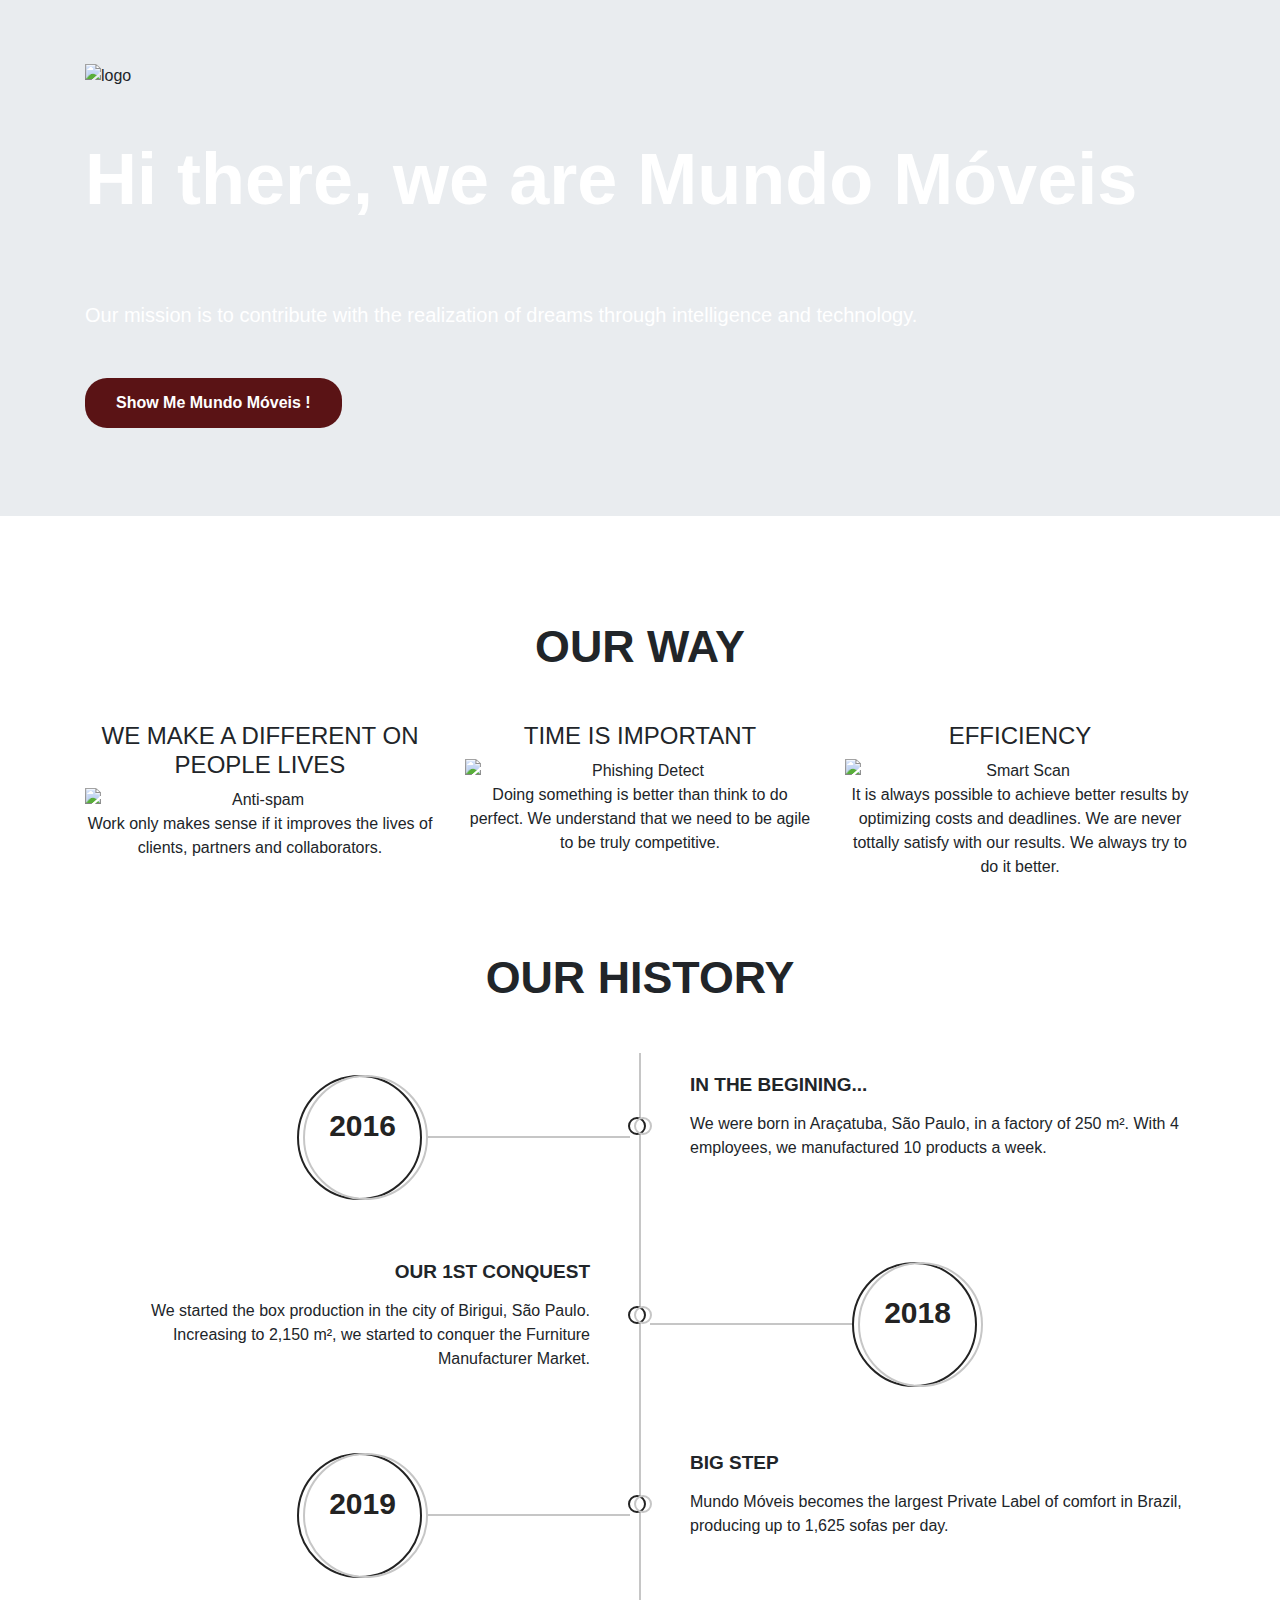
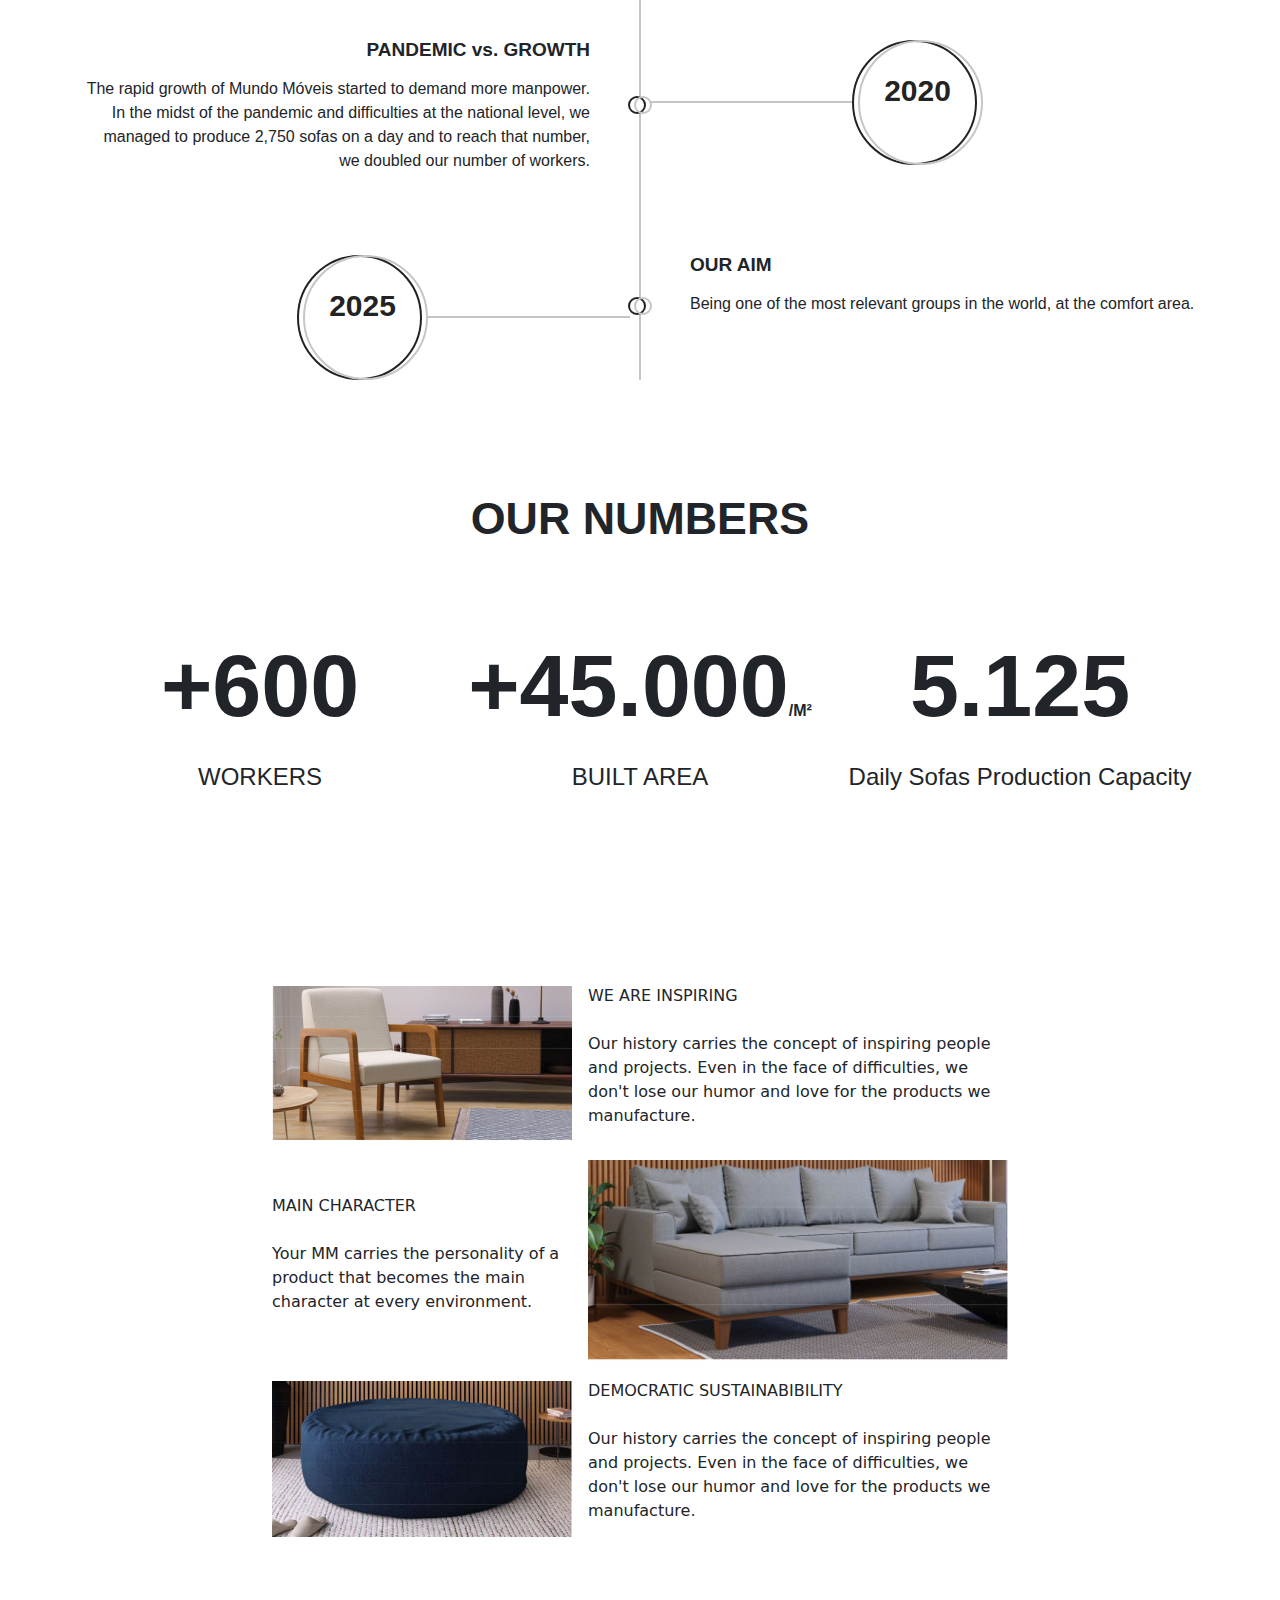
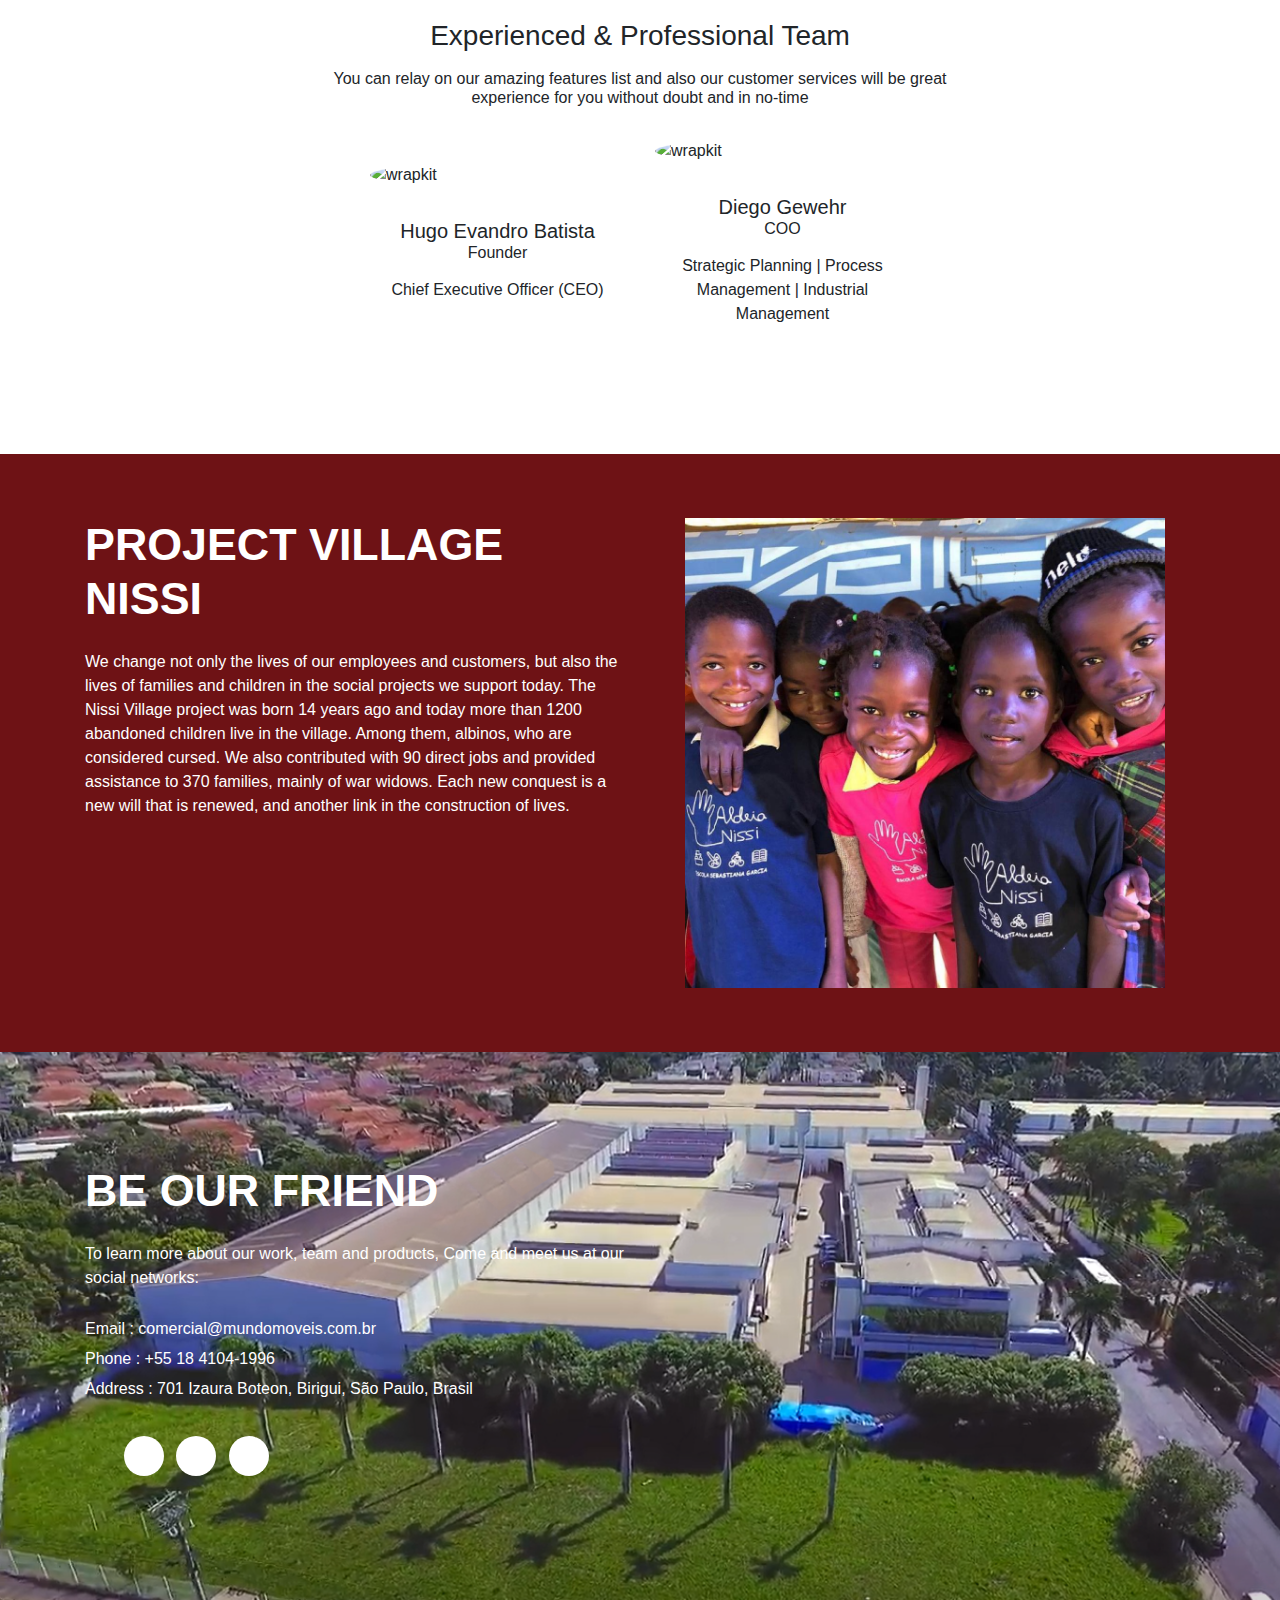
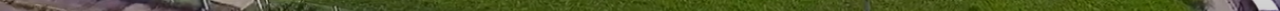
==== index.html @ bfdf9cff "alterations" ====
<!DOCTYPE html>
<html lang="zh-TW">

<head>
  <meta charset="UTF-8">
  <meta name="viewport" content="width=device-width, initial-scale=1, shrink-to-fit=no">
  <title>Mundo Móveis</title>
  <meta name="description" content="Mundo Móveis">
  <link href="//maxcdn.bootstrapcdn.com/bootstrap/4.0.0/css/bootstrap.min.css" rel="stylesheet" id="bootstrap-css">
  <script src="//cdnjs.cloudflare.com/ajax/libs/jquery/3.2.1/jquery.min.js"></script>
  <link rel="icon" href="img/favicon.ico" sizes="32x32" type="image/png">
  <!-- custom.css -->
  <link rel="stylesheet" href="css/custom.css">
  <!-- bootstrap.min.css -->
  <link rel="stylesheet" href="css/bootstrap.min.css">
  <!-- font-awesome -->
  <link rel="stylesheet" href="font-awesome-4.7.0/css/font-awesome.min.css">

  <!-- AOS -->
  <link rel="stylesheet" href="css/aos.css">
</head>

<body>
  <!-- banner -->
  <div class="jumbotron jumbotron-fluid" id="banner" style="background-image: url(img/banner.jpg);">
    <div class="container text-center text-md-left">
      <header>
        <div class="row justify-content-between">
          <div class="col-2">
            <img src="img/logo.png" alt="logo">
          </div>
          <div class="col-6 align-self-center text-right">
            <a href="#" class="text-white lead"></a>
          </div>
        </div>
      </header>
      <h1 data-aos="fade" data-aos-easing="linear" data-aos-duration="1000" data-aos-once="true"
        class="display-3 text-white font-weight-bold my-5">
        Hi there, we are Mundo Móveis<br>
      </h1>
      <p data-aos="fade" data-aos-easing="linear" data-aos-duration="1000" data-aos-once="true"
        class="lead text-white my-4">
        <br> Our mission is to contribute with the realization of dreams through intelligence and technology.
      </p>
      <a href="#second-session" data-aos="fade" data-aos-easing="linear" data-aos-duration="1000" data-aos-once="true"
        class="btn my-4 font-weight-bold atlas-cta cta-green">Show Me Mundo Móveis !</a>
    </div>
  </div>
  <!-- three-blcok -->
  <div id="second-session" class="container my-5 py-2">
    <h2 class="text-center font-weight-bold my-5">OUR WAY</h2>
    <div class="row">
      <div data-aos="fade-up" data-aos-delay="0" data-aos-duration="1000" data-aos-once="true"
        class="col-md-4 text-center">
        <h4>WE MAKE A DIFFERENT ON PEOPLE LIVES</h4>
        <img src="img/costura.png" alt="Anti-spam" class="mx-auto">
        <p>Work only makes sense if it improves the lives of clients, partners and collaborators.</p>
      </div>
      <div data-aos="fade-up" data-aos-delay="200" data-aos-duration="1000" data-aos-once="true"
        class="col-md-4 text-center">
        <h4>TIME IS IMPORTANT</h4>
        <img src="img/bipagem.png" alt="Phishing Detect" class="mx-auto">
        <p>Doing something is better than think to do perfect. We understand that we need to be agile to be
          truly competitive.</p>
      </div>
      <div data-aos="fade-up" data-aos-delay="400" data-aos-duration="1000" data-aos-once="true"
        class="col-md-4 text-center">
        <h4>EFFICIENCY</h4>
        <img src="img/furadeira.png" alt="Smart Scan" class="mx-auto">
        <p>It is always possible to achieve better results by optimizing costs and deadlines. We are never
          tottally satisfy with our results. We always try to do it better.</p>
      </div>
    </div>
  </div>
  <!-- feature (skew background) -->
  <h2 class="text-center font-weight-bold my-5">OUR HISTORY</h2>
  <div class="container">
    <div class="main-timeline">

      <!-- start experience section-->
      <div class="timeline">
        <div class="icon"></div>
        <div class="date-content">
          <div class="date-outer">
            <span class="date">
              <span class="year">2016</span>
            </span>
          </div>
        </div>
        <div class="timeline-content">
          <h5 class="title">IN THE BEGINING...</h5>
          <p class="description">
            We were born in Araçatuba, São Paulo, in a factory of 250 m².
            With 4 employees, we manufactured 10 products a week.
          </p>
        </div>
      </div>
      <!-- end experience section-->

      <!-- start experience section-->
      <div class="timeline">
        <div class="icon"></div>
        <div class="date-content">
          <div class="date-outer">
            <span class="date">
              <span class="year">2018</span>
            </span>
          </div>
        </div>
        <div class="timeline-content">
          <h5 class="title">OUR 1ST CONQUEST</h5>
          <p class="description">
            We started the box production in the city of Birigui, São Paulo.
            Increasing to 2,150 m², we started to conquer the Furniture Manufacturer Market.
          </p>
        </div>
      </div>
      <!-- end experience section-->

      <!-- start experience section-->
      <div class="timeline">
        <div class="icon"></div>
        <div class="date-content">
          <div class="date-outer">
            <span class="date">
              <span class="year">2019</span>
            </span>
          </div>
        </div>
        <div class="timeline-content">
          <h5 class="title">BIG STEP</h5>
          <p class="description">
            Mundo Móveis becomes the largest Private Label of comfort in Brazil, producing up to 1,625 sofas per day.
          </p>
        </div>
      </div>
      <!-- end experience section-->

      <!-- start experience section-->
      <div class="timeline">
        <div class="icon"></div>
        <div class="date-content">
          <div class="date-outer">
            <span class="date">
              <span class="year">2020</span>
            </span>
          </div>
        </div>
        <div class="timeline-content">
          <h5 class="title">PANDEMIC vs. GROWTH</h5>
          <p class="description">
            The rapid growth of Mundo Móveis started to demand more manpower.
            In the midst of the pandemic and difficulties at the national level, we managed to produce 2,750 sofas on a
            day and to reach that number, we doubled our number of workers.
          </p>
        </div>
      </div>
      <!-- end experience section-->
      <!-- start experience section-->
      <div class="timeline">
        <div class="icon"></div>
        <div class="date-content">
          <div class="date-outer">
            <span class="date">
              <span class="year">2025</span>
            </span>
          </div>
        </div>
        <div class="timeline-content">
          <h5 class="title">OUR AIM</h5>
          <p class="description">
            Being one of the most relevant groups in the world, at the comfort area.
          </p>
        </div>
      </div>
      <!-- end experience section-->
    </div>
  </div>

  <!-- price table -->
  <div class="container my-5 py-2" id="price-table">
    <h2 class="text-center font-weight-bold d-block mb-3">OUR NUMBERS</h2>
    <div class="row">
      <div data-aos="fade-right" data-aos-delay="200" data-aos-duration="1000" data-aos-once="true"
        class="col-md-4 text-center py-4 mt-5">
        <p class="font-weight-bold"><span class="display-2 font-weight-bold">+600</span></p>
        <ul class="list-unstyled">
          <h4 class="my-4">WORKERS</h4>
        </ul>
      </div>
      <div data-aos="fade-up" data-aos-delay="200" data-aos-duration="1000" data-aos-once="true"
        class="col-md-4 text-center py-4 mt-5">

        <p class="font-weight-bold"><span class="display-2 font-weight-bold">+45.000</span>/M²</p>
        <ul class="list-unstyled">
          <h4 class="my-4">BUILT AREA</h4>
        </ul>
      </div>

      <div data-aos="fade-left" data-aos-delay="200" data-aos-duration="1000" data-aos-once="true"
        class="col-md-4 text-center py-4 mt-5">
        <p class="font-weight-bold"><span class="display-2 font-weight-bold">5.125</span> </p>
        <ul class="list-unstyled">
          <h4 class="my-4">
            Daily Sofas
            Production
            Capacity
          </h4>
        </ul>
      </div>
    </div>
    <img src="img/our_numbers.png" alt="" id="banner_our_number_of" srcset="">

  </div>
  </div>
  <!-- client -->


  <div id="nissi">

    <img src="img/cadeira.png" alt="..." height="" width="" />
    <p>WE ARE INSPIRING<br><br>Our history carries the concept of inspiring people and projects. Even in the face of
      difficulties, we don't lose our humor and love for the products we manufacture.</p>

    <p>MAIN CHARACTER<br><br>Your MM carries the personality of a product that becomes the main character at every
      environment.</p>
    <img src="img/sofa.png" alt="..." height="" width="" />

    <img src="img/puff.png" alt="..." height="" width="" />
    <p>DEMOCRATIC SUSTAINABIBILITY<br><br>Our history carries the concept of inspiring people and projects. Even in the
      face of difficulties, we don't lose our humor and love for the products we manufacture.</p>


  </div>

  <!-- Team -->
  <div class="py-5 team4">
    <div class="container">
      <div class="row justify-content-center mb-4">
        <div class="col-md-7 text-center">
          <h3 class="mb-3">Experienced & Professional Team</h3>
          <h6 class="subtitle">You can relay on our amazing features list and also our customer services will be great
            experience for you without doubt and in no-time</h6>
        </div>
      </div>
      <div class="justify-content-center align-items-center row">

        <!-- column  -->
        <div class="col-lg-3 mb-4">
          <!-- Row -->
          <div class="row">
            <div class="col-md-12">
              <img
                src="https://media-exp1.licdn.com/dms/image/C4D03AQGZ5zbo27hvqw/profile-displayphoto-shrink_800_800/0/1641517681734?e=1652918400&v=beta&t=KajKyfkj4sFaxq5QyivDCkwA7wH6XduQS0GY05U_bg8"
                alt="wrapkit" class="img-fluid rounded-circle" />
            </div>
            <div class="col-md-12 text-center">
              <div class="pt-2">
                <h5 class="mt-4 font-weight-medium mb-0">Hugo Evandro Batista</h5>
                <h6 class="subtitle mb-3">Founder</h6>
                <p>
                  Chief Executive Officer (CEO)
                </p>

                <ul class="list-inline">
                  <li class="list-inline-item"><a href="#" class="text-decoration-none d-block px-1"><i
                        class="icon-social-facebook"></i></a></li>
                  <li class="list-inline-item"><a href="#" class="text-decoration-none d-block px-1"><i
                        class="icon-social-twitter"></i></a></li>
                  <li class="list-inline-item"><a href="#" class="text-decoration-none d-block px-1"><i
                        class="icon-social-instagram"></i></a></li>
                  <li class="list-inline-item"><a href="#" class="text-decoration-none d-block px-1"><i
                        class="icon-social-behance"></i></a></li>
                </ul>
              </div>
            </div>
          </div>
          <!-- Row -->
        </div>

        <!-- column  -->
        <div class="col-lg-3 mb-4">
          <!-- Row -->
          <div class="row">
            <div class="col-md-12">
              <img
                src="https://media-exp1.licdn.com/dms/image/C4D03AQEkVAkPbyX5gQ/profile-displayphoto-shrink_800_800/0/1618241391386?e=1652918400&v=beta&t=TMNwAdTkm0rHGJ_OrCdzQ-_q86AvoGVoHOF0eiajHzQ"
                alt="wrapkit" class="img-fluid rounded-circle" />
            </div>
            <div class="col-md-12 text-center">
              <div class="pt-2">
                <h5 class="mt-4 font-weight-medium mb-0">Diego Gewehr</h5>
                <h6 class="subtitle mb-3">COO</h6>
                <p>Strategic Planning | Process Management | Industrial Management</p>
                <ul class="list-inline">
                  <li class="list-inline-item"><a href="#" class="text-decoration-none d-block px-1"><i
                        class="icon-social-facebook"></i></a></li>
                  <li class="list-inline-item"><a href="#" class="text-decoration-none d-block px-1"><i
                        class="icon-social-twitter"></i></a></li>
                  <li class="list-inline-item"><a href="#" class="text-decoration-none d-block px-1"><i
                        class="icon-social-instagram"></i></a></li>
                  <li class="list-inline-item"><a href="#" class="text-decoration-none d-block px-1"><i
                        class="icon-social-behance"></i></a></li>
                </ul>
              </div>
            </div>
          </div>
          <!-- Row -->
        </div>
        <!-- column  -->

      </div>
    </div>
  </div>

  <!--Nissi-->
  <div class="jumbotron jumbotron-fluid feature" id="feature-last">
    <div class="container">
      <div class="row justify-content-between text-center text-md-left">
        <div data-aos="fade-left" data-aos-duration="1000" data-aos-once="true" class="col-md-6 flex-md-last">
          <h2 class="font-weight-bold" style="color: white">PROJECT VILLAGE NISSI</h2>
          <p class="my-4" style="color: white">
            We change not only the lives of our employees and customers, but also the lives of families and children in
            the social projects we support today. The Nissi Village project was born 14 years ago and today more than
            1200 abandoned children live in the village. Among them, albinos, who are considered cursed.
            We also contributed with 90 direct jobs and provided assistance to 370 families, mainly of war widows.
            Each new conquest is a new will that is renewed, and another link in the construction of lives.

          </p>
        </div>
        <div data-aos="fade-right" data-aos-duration="1000" data-aos-once="true"
          class="col-md-6 align-self-center flex-md-first">
          <img src="img/nissi.jpeg" alt="Safe and reliable" class="mx-auto d-block">
        </div>
      </div>
    </div>
  </div>

  <!--Contact-->
  <div class="jumbotron jumbotron-fluid" id="contact" style="background-image: url(img/fundo-contact.png);">
    <div class="container my-5">
      <div class="row justify-content-between">
        <div class="col-md-6 text-white">
          <h2 class="font-weight-bold">BE OUR FRIEND</h2>
          <p class="my-4">
            To learn more about our work, team and products,
            Come and meet us at our social networks:
          </p>
          <ul class="list-unstyled">
            <li>Email : comercial@mundomoveis.com.br</li>
            <li>Phone : +55 18 4104-1996</li>
            <li>Address : 701 Izaura Boteon, Birigui, São Paulo, Brasil</li>
          </ul>
        </div>
        <div class="col-md-8">
          <div class="jumbotron-fluid" id="copyright">


            <div class="col-md-6 " id="social-media">
              <a href="https://www.fb.me/mundomoveisoficial" class="d-inline-block text-center ml-2">
                <i class="fa fa-facebook" aria-hidden="true"></i>
              </a>
              <a href="https://www.instagram.com/mundomoveisoficial/" class="d-inline-block text-center ml-2">
                <i class="fa fa-instagram" aria-hidden="true"></i>
              </a>
              <a href="https://www.linkedin.com/company/mundo-m%C3%B3veis-oficial"
                class="d-inline-block text-center ml-2">
                <i class="fa fa-linkedin" aria-hidden="true"></i>
              </a>

            </div>
          </div>
        </div>
      </div>
    </div>
  </div>

  <!-- AOS -->
  <script src="js/aos.js"></script>
  <script>
    /**********************Scroll Animation "START"************************************/
    $(document).ready(function () {
      var $animation_elements = $('.anim');
      var $window = $(window);

      function check_if_in_view() {
        var window_height = $window.height();
        var window_top_position = $window.scrollTop();
        var window_bottom_position = (window_top_position + window_height);

        $.each($animation_elements, function () {
          var $element = $(this);
          var element_height = $element.outerHeight();
          var element_top_position = $element.offset().top;
          var element_bottom_position = (element_top_position + element_height);

          //check to see if this current container is within viewport
          if ((element_bottom_position >= window_top_position) &&
            (element_top_position <= window_bottom_position)) {
            $element.addClass('animated');
          } else {
            $element.removeClass('animated');
          }
        });
      }

      $window.on('scroll resize', check_if_in_view);
      $window.trigger('scroll');
    });
    /**********************Scroll Animation "END"************************************/

    /**********************Change color of center aligned animated content small Circle  "START"************************************/
    $(document).ready(function () {
      $(" .debits").hover(function () {
        $(" .center-right").css("background-color", "#4997cd");
      }, function () {
        $(" .center-right").css("background-color", "#fff");
      });
    });
    $(document).ready(function () {
      $(".credits").hover(function () {
        $(".center-left").css("background-color", "#4997cd");
      }, function () {
        $(".center-left").css("background-color", "#fff");
      });
    });
  </script>
  <script>
    AOS.init({
    });
  </script>
</body>

</html>
---- css/custom.css ----
/********** common setting **********/
h2 {
    font-size: 2.8rem !important;
    font-weight: 700;
}

html {
    scroll-behavior: smooth;
}
  

img {
    display: block;
    max-width: 100%;
}

a,
button {
    cursor: pointer;
}

.jumbotron {
    margin-bottom: 0 !important;
}

.atlas-cta {
    border-radius: 22px !important;
    padding: 12px 30px !important;
    font-weight: 700;
    transition: .3s ease-in-out !important;
}

.atlas-cta:hover {
    text-decoration: none;
    transform: translateY(-5px);
}

.atlas-cta-wide {
    width: 100%;
}

.cta-green {
    background: #5A1315;
    color: #ffffff;
}

.cta-green:hover {
    color: #ffffff;
    background: #6e1215;
}

.cta-blue {
    background: #ffffff;
    color: black;
}

.cta-blue:hover {
    color: #ffffff;
    background: #121a2e;
}

.cta-ghost {
    border: 2px solid #192440 !important;
    color: #192440;
}

.cta-ghost:hover {
    color: #ffffff;
    background: #121a2e;
}

#banner {
    background-size: cover;
}

#banner_our_number {
  background-color: #ffffff;
}

#banner_our_number img{
  
  background-size: auto;
}

/********** banner **********/
#banner header {
    overflow: hidden;
}

#banner header img {
    max-width: 180px;
}

/********** feature (skew background) **********/
.feature img {
    width: 100%;
    max-width: 480px;
}

#feature-first {
    background: linear-gradient(168deg, #ffffff 55%, #6e1215 0);
}

#feature-last {
    background: #6e1215;
}

/********** price table **********/
#price-table {
    padding-top: 4rem !important;
    padding-bottom: 4rem !important;
}

#price-table__premium {
    background: #192440;
    color: #ffffff;
}

#price-table ul li {
    padding: 5px 0;
}

/********** contact **********/
#contact {
    background-size: cover;
}

#contact ul li {
    padding: 3px 0;
}

#contact form input,
#contact form textarea {
    background: transparent;
    border: 1px solid #00FFAD;
    color: #ffffff;
}

/********** copyright **********/
#copyright {
    padding: 1rem;
}

#copyright #social-media a {
    width: 40px;
    height: 40px;
    border-radius: 99%;
    background: #ffffff;
    transition: .4s ease;
}

#copyright #social-media a i {
    color: #6E1215;
    font-size: 1.2rem;
    line-height: 40px;
}

#copyright #social-media a:hover {
    background: #6E1215;
}

#copyright #social-media a:hover i {
    color: #ffffff;
}

/********** RWD **********/
@media (max-width: 575px) {
    #banner h1 {
        font-size: 3.6rem;
    }
}

.main-timeline {
  position: relative
}

.main-timeline:before {
  content: "";
  display: block;
  width: 2px;
  height: 100%;
  background: #c6c6c6;
  margin: 0 auto;
  position: absolute;
  top: 0;
  left: 0;
  right: 0
}

.main-timeline .timeline {
  margin-bottom: 40px;
  position: relative
}

.main-timeline .timeline:after {
  content: "";
  display: block;
  clear: both
}

.main-timeline .icon {
  width: 18px;
  height: 18px;
  line-height: 18px;
  margin: auto;
  position: absolute;
  top: 0;
  left: 0;
  bottom: 0;
  right: 0
}

.main-timeline .icon:before,
.main-timeline .icon:after {
  content: "";
  width: 100%;
  height: 100%;
  border-radius: 50%;
  position: absolute;
  top: 0;
  left: 0;
  transition: all 0.33s ease-out 0s
}

.main-timeline .icon:before {
  background: #fff;
  border: 2px solid #232323;
  left: -3px
}

.main-timeline .icon:after {
  border: 2px solid #c6c6c6;
  left: 3px
}

.main-timeline .timeline:hover .icon:before {
  left: 3px
}

.main-timeline .timeline:hover .icon:after {
  left: -3px
}

.main-timeline .date-content {
  width: 50%;
  float: left;
  margin-top: 22px;
  position: relative
}

.main-timeline .date-content:before {
  content: "";
  width: 36.5%;
  height: 2px;
  background: #c6c6c6;
  margin: auto 0;
  position: absolute;
  top: 0;
  right: 10px;
  bottom: 0
}

.main-timeline .date-outer {
  width: 125px;
  height: 125px;
  font-size: 16px;
  text-align: center;
  margin: auto;
  z-index: 1
}

.main-timeline .date-outer:before,
.main-timeline .date-outer:after {
  content: "";
  width: 125px;
  height: 125px;
  margin: 0 auto;
  border-radius: 50%;
  position: absolute;
  top: 0;
  left: 0;
  right: 0;
  transition: all 0.33s ease-out 0s
}

.main-timeline .date-outer:before {
  background: #fff;
  border: 2px solid #232323;
  left: -6px
}

.main-timeline .date-outer:after {
  border: 2px solid #c6c6c6;
  left: 6px
}

.main-timeline .timeline:hover .date-outer:before {
  left: 6px
}

.main-timeline .timeline:hover .date-outer:after {
  left: -6px
}

.main-timeline .date {
  width: 100%;
  margin: auto;
  position: absolute;
  top: 27%;
  left: 0
}

.main-timeline .month {
  font-size: 18px;
  font-weight: 700
}

.main-timeline .year {
  display: block;
  font-size: 30px;
  font-weight: 700;
  color: #232323;
  line-height: 36px
}

.main-timeline .timeline-content {
  width: 50%;
  padding: 20px 0 20px 50px;
  float: right
}

.main-timeline .title {
  font-size: 19px;
  font-weight: 700;
  line-height: 24px;
  margin: 0 0 15px 0
}

.main-timeline .description {
  margin-bottom: 0
}

.main-timeline .timeline:nth-child(2n) .date-content {
  float: right
}

.main-timeline .timeline:nth-child(2n) .date-content:before {
  left: 10px
}

.main-timeline .timeline:nth-child(2n) .timeline-content {
  padding: 20px 50px 20px 0;
  text-align: right
}

@media only screen and (max-width: 991px) {
  .main-timeline .date-content {
      margin-top: 35px
  }
  .main-timeline .date-content:before {
      width: 22.5%
  }
  .main-timeline .timeline-content {
      padding: 10px 0 10px 30px
  }
  .main-timeline .title {
      font-size: 17px
  }
  .main-timeline .timeline:nth-child(2n) .timeline-content {
      padding: 10px 30px 10px 0
  }
}

@media (max-width: 650px) {
  #nissi {
    display: block;
    font-size: 80%;
  }
  #nissi p {
    position: relative;
    margin: -3rem 0 2rem 1rem;
    padding: 1rem;
    background: rgba(white, 0.8);
  }
}

@media only screen and (max-width: 767px) {
  .main-timeline:before {
      margin: 0;
      left: 7px
  }
  .main-timeline .timeline {
      margin-bottom: 20px
  }
  .main-timeline .timeline:last-child {
      margin-bottom: 0
  }
  .main-timeline .icon {
      margin: auto 0
  }
  .main-timeline .date-content {
      width: 95%;
      float: right;
      margin-top: 0
  }
  .main-timeline .date-content:before {
      display: none
  }
  .main-timeline .date-outer {
      width: 110px;
      height: 110px
  }
  .main-timeline .date-outer:before,
  .main-timeline .date-outer:after {
      width: 110px;
      height: 110px
  }
  .main-timeline .date {
      top: 30%
  }
  .main-timeline .year {
      font-size: 24px
  }
  .main-timeline .timeline-content,
  .main-timeline .timeline:nth-child(2n) .timeline-content {
      width: 95%;
      text-align: center;
      padding: 10px 0
  }
  .main-timeline .title {
      margin-bottom: 10px
  }
}

#nissi{
  display: grid;
  padding: 2rem;
  grid-template-columns: 300px 1fr;
  gap: 1rem;
  align-items: center;
  max-width: 800px;
  margin: 0 auto;
  font: 500 100%/1.5 system-ui;
}

#nissi img {
  max-width: 100%;
  height: auto;
}

.social-link {
  width: 30px;
  height: 30px;
  border: 1px solid #ddd;
  display: flex;
  align-items: center;
  justify-content: center;
  color: #666;
  border-radius: 50%;
  transition: all 0.3s;
  font-size: 0.9rem;
}

.social-link:hover, .social-link:focus {
  background: #ddd;
  text-decoration: none;
  color: #555;
}
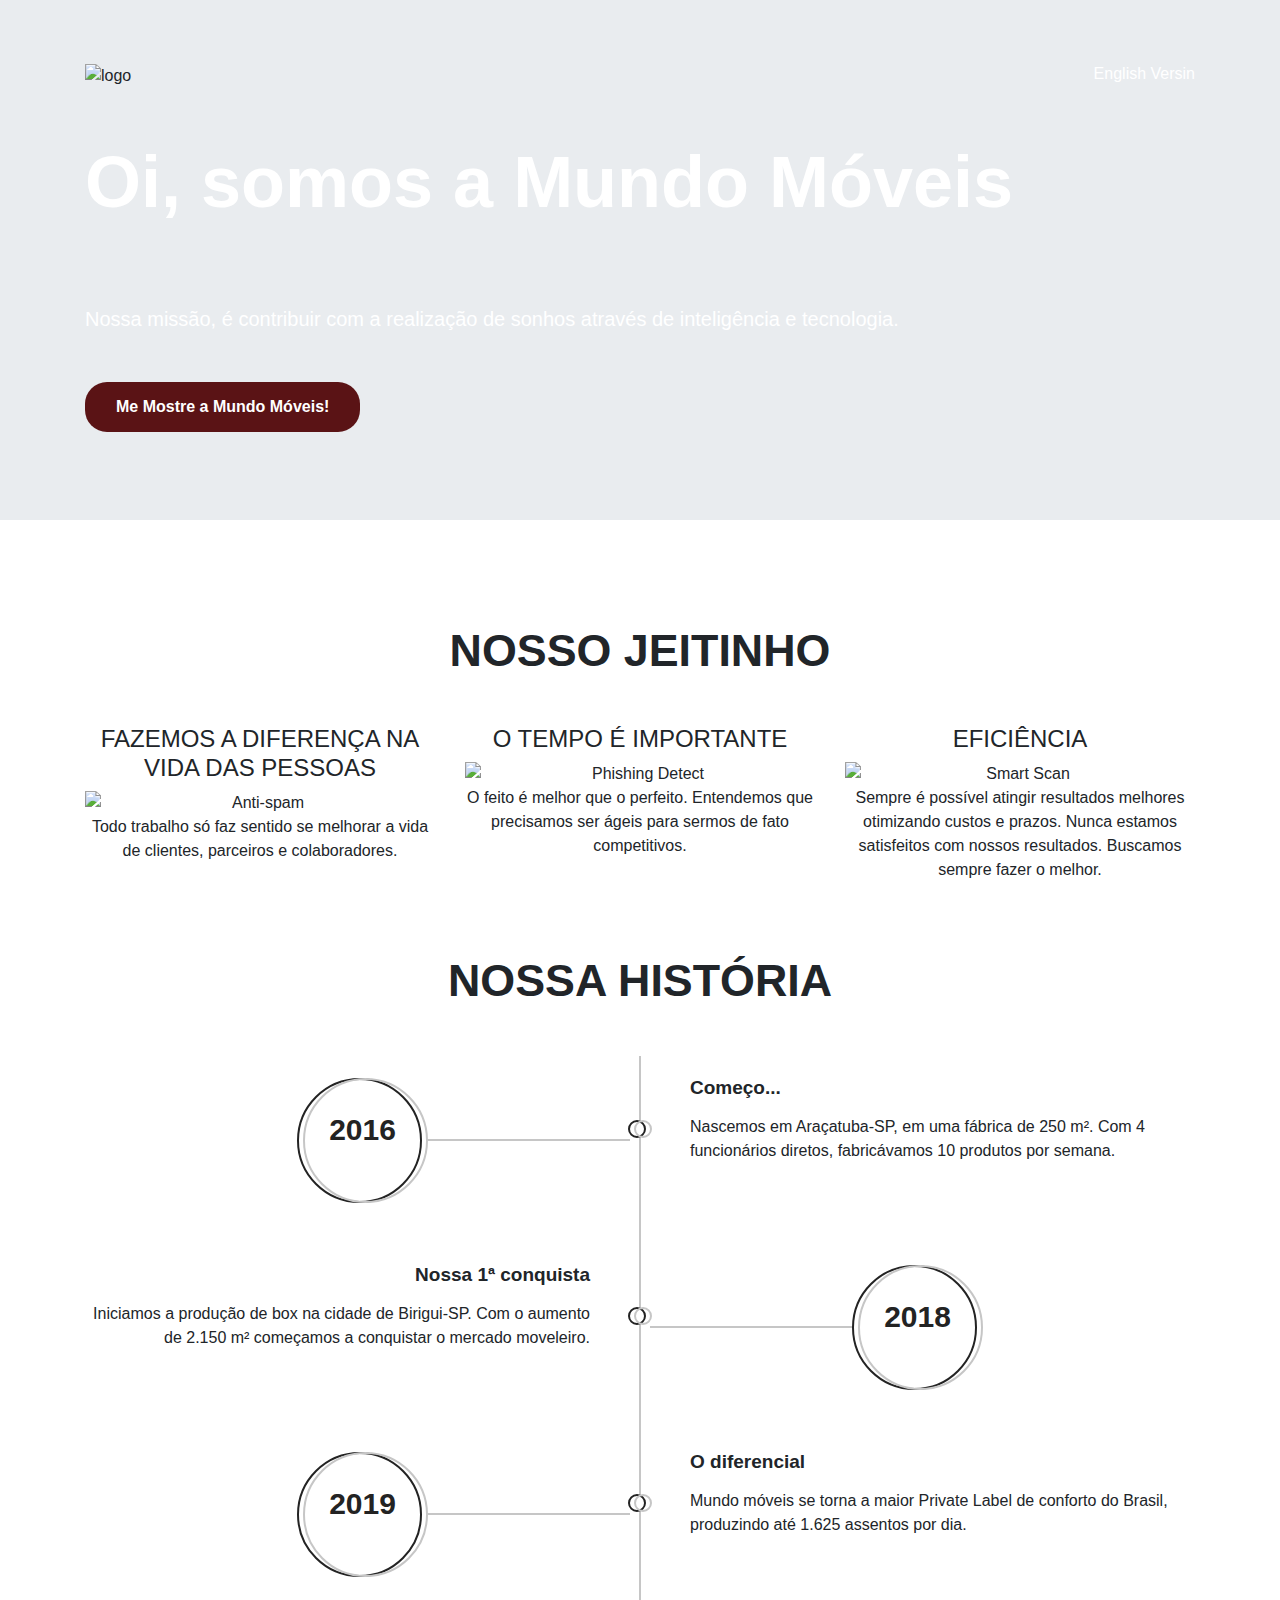
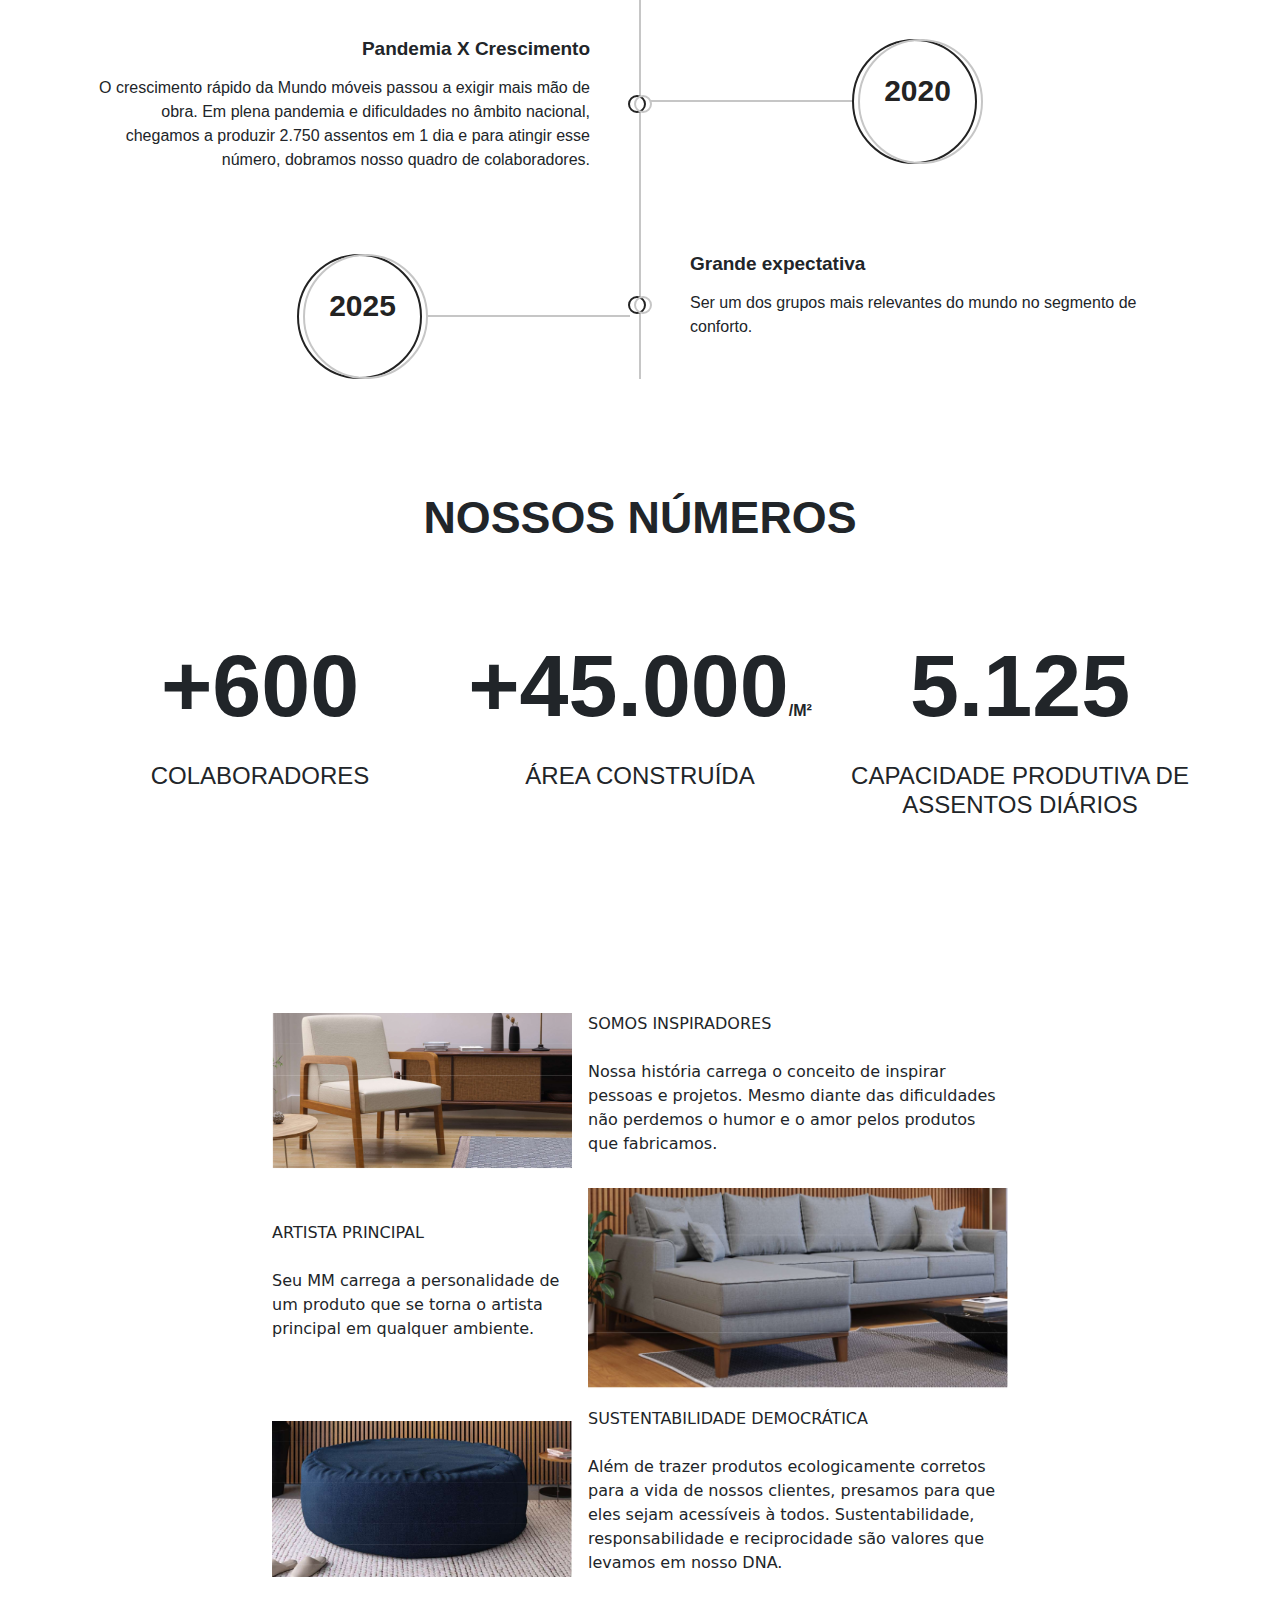
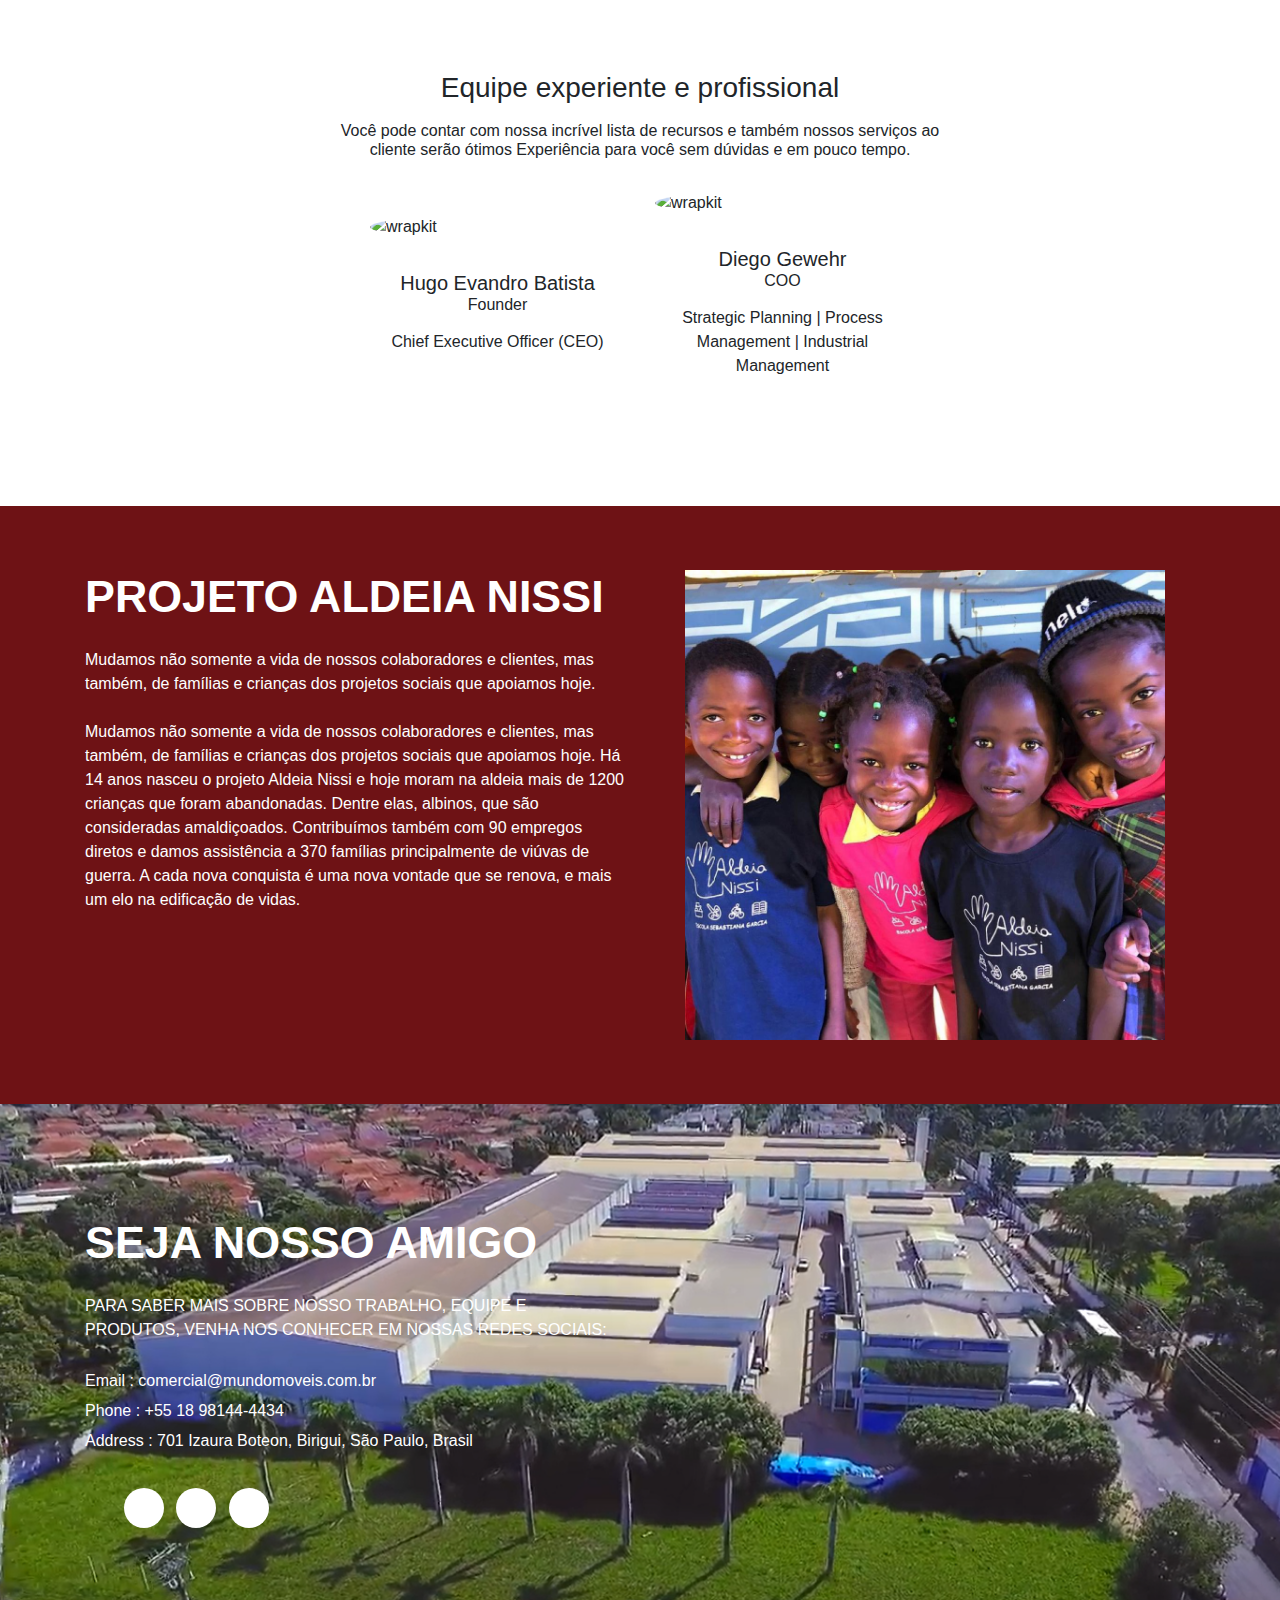
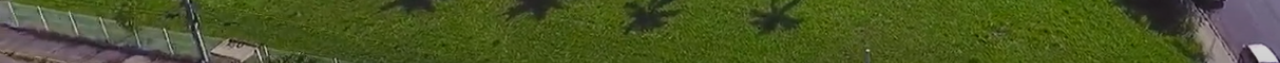
==== commit ecdd1118: "portuguese version" ====
--- a/index.html
+++ b/index.html
@@ -30,50 +30,51 @@
             <img src="img/logo.png" alt="logo">
           </div>
           <div class="col-6 align-self-center text-right">
-            <a href="#" class="text-white lead"></a>
+            <a href="en-us.html" class="text-white lead">
+              <h6>English Versin</h6>
+            </a>
           </div>
         </div>
       </header>
       <h1 data-aos="fade" data-aos-easing="linear" data-aos-duration="1000" data-aos-once="true"
         class="display-3 text-white font-weight-bold my-5">
-        Hi there, we are Mundo Móveis<br>
+        Oi, somos a Mundo Móveis<br>
       </h1>
       <p data-aos="fade" data-aos-easing="linear" data-aos-duration="1000" data-aos-once="true"
         class="lead text-white my-4">
-        <br> Our mission is to contribute with the realization of dreams through intelligence and technology.
+        <br>Nossa missão, é contribuir com a realização de sonhos através de inteligência e tecnologia.
       </p>
       <a href="#second-session" data-aos="fade" data-aos-easing="linear" data-aos-duration="1000" data-aos-once="true"
-        class="btn my-4 font-weight-bold atlas-cta cta-green">Show Me Mundo Móveis !</a>
+        class="btn my-4 font-weight-bold atlas-cta cta-green">Me Mostre a Mundo Móveis!</a>
     </div>
   </div>
   <!-- three-blcok -->
   <div id="second-session" class="container my-5 py-2">
-    <h2 class="text-center font-weight-bold my-5">OUR WAY</h2>
+    <h2 class="text-center font-weight-bold my-5">NOSSO JEITINHO</h2>
     <div class="row">
       <div data-aos="fade-up" data-aos-delay="0" data-aos-duration="1000" data-aos-once="true"
         class="col-md-4 text-center">
-        <h4>WE MAKE A DIFFERENT ON PEOPLE LIVES</h4>
+        <h4>FAZEMOS A DIFERENÇA NA VIDA DAS PESSOAS</h4>
         <img src="img/costura.png" alt="Anti-spam" class="mx-auto">
-        <p>Work only makes sense if it improves the lives of clients, partners and collaborators.</p>
+        <p>Todo trabalho só faz sentido se melhorar a vida de clientes, parceiros e colaboradores.</p>
       </div>
       <div data-aos="fade-up" data-aos-delay="200" data-aos-duration="1000" data-aos-once="true"
         class="col-md-4 text-center">
-        <h4>TIME IS IMPORTANT</h4>
+        <h4>O TEMPO É IMPORTANTE</h4>
         <img src="img/bipagem.png" alt="Phishing Detect" class="mx-auto">
-        <p>Doing something is better than think to do perfect. We understand that we need to be agile to be
-          truly competitive.</p>
+        <p>O feito é melhor que o perfeito. Entendemos que precisamos ser ágeis para sermos de fato competitivos.</p>
       </div>
       <div data-aos="fade-up" data-aos-delay="400" data-aos-duration="1000" data-aos-once="true"
         class="col-md-4 text-center">
-        <h4>EFFICIENCY</h4>
+        <h4>EFICIÊNCIA</h4>
         <img src="img/furadeira.png" alt="Smart Scan" class="mx-auto">
-        <p>It is always possible to achieve better results by optimizing costs and deadlines. We are never
-          tottally satisfy with our results. We always try to do it better.</p>
+        <p>Sempre é possível atingir resultados melhores otimizando custos e prazos. Nunca estamos satisfeitos com
+          nossos resultados. Buscamos sempre fazer o melhor.</p>
       </div>
     </div>
   </div>
   <!-- feature (skew background) -->
-  <h2 class="text-center font-weight-bold my-5">OUR HISTORY</h2>
+  <h2 class="text-center font-weight-bold my-5">NOSSA HISTÓRIA</h2>
   <div class="container">
     <div class="main-timeline">
 
@@ -88,10 +89,10 @@
           </div>
         </div>
         <div class="timeline-content">
-          <h5 class="title">IN THE BEGINING...</h5>
+          <h5 class="title">Começo...</h5>
           <p class="description">
-            We were born in Araçatuba, São Paulo, in a factory of 250 m².
-            With 4 employees, we manufactured 10 products a week.
+            Nascemos em Araçatuba-SP, em uma fábrica de 250 m².
+            Com 4 funcionários diretos, fabricávamos 10 produtos por semana.
           </p>
         </div>
       </div>
@@ -108,10 +109,10 @@
           </div>
         </div>
         <div class="timeline-content">
-          <h5 class="title">OUR 1ST CONQUEST</h5>
+          <h5 class="title">Nossa 1ª conquista</h5>
           <p class="description">
-            We started the box production in the city of Birigui, São Paulo.
-            Increasing to 2,150 m², we started to conquer the Furniture Manufacturer Market.
+            Iniciamos a produção de box na cidade de Birigui-SP. Com o aumento de 2.150 m² começamos a conquistar o
+            mercado moveleiro.
           </p>
         </div>
       </div>
@@ -128,9 +129,9 @@
           </div>
         </div>
         <div class="timeline-content">
-          <h5 class="title">BIG STEP</h5>
+          <h5 class="title">O diferencial</h5>
           <p class="description">
-            Mundo Móveis becomes the largest Private Label of comfort in Brazil, producing up to 1,625 sofas per day.
+            Mundo móveis se torna a maior Private Label de conforto do Brasil, produzindo até 1.625 assentos por dia.
           </p>
         </div>
       </div>
@@ -147,11 +148,11 @@
           </div>
         </div>
         <div class="timeline-content">
-          <h5 class="title">PANDEMIC vs. GROWTH</h5>
+          <h5 class="title">Pandemia X Crescimento</h5>
           <p class="description">
-            The rapid growth of Mundo Móveis started to demand more manpower.
-            In the midst of the pandemic and difficulties at the national level, we managed to produce 2,750 sofas on a
-            day and to reach that number, we doubled our number of workers.
+            O crescimento rápido da Mundo móveis passou a exigir mais mão de obra.
+            Em plena pandemia e dificuldades no âmbito nacional, chegamos a produzir 2.750 assentos em 1 dia e para
+            atingir esse número, dobramos nosso quadro de colaboradores.
           </p>
         </div>
       </div>
@@ -167,9 +168,9 @@
           </div>
         </div>
         <div class="timeline-content">
-          <h5 class="title">OUR AIM</h5>
+          <h5 class="title">Grande expectativa</h5>
           <p class="description">
-            Being one of the most relevant groups in the world, at the comfort area.
+            Ser um dos grupos mais relevantes do mundo no segmento de conforto.
           </p>
         </div>
       </div>
@@ -179,13 +180,13 @@
 
   <!-- price table -->
   <div class="container my-5 py-2" id="price-table">
-    <h2 class="text-center font-weight-bold d-block mb-3">OUR NUMBERS</h2>
+    <h2 class="text-center font-weight-bold d-block mb-3">NOSSOS NÚMEROS</h2>
     <div class="row">
       <div data-aos="fade-right" data-aos-delay="200" data-aos-duration="1000" data-aos-once="true"
         class="col-md-4 text-center py-4 mt-5">
         <p class="font-weight-bold"><span class="display-2 font-weight-bold">+600</span></p>
         <ul class="list-unstyled">
-          <h4 class="my-4">WORKERS</h4>
+          <h4 class="my-4">COLABORADORES</h4>
         </ul>
       </div>
       <div data-aos="fade-up" data-aos-delay="200" data-aos-duration="1000" data-aos-once="true"
@@ -193,7 +194,7 @@
 
         <p class="font-weight-bold"><span class="display-2 font-weight-bold">+45.000</span>/M²</p>
         <ul class="list-unstyled">
-          <h4 class="my-4">BUILT AREA</h4>
+          <h4 class="my-4">ÁREA CONSTRUÍDA</h4>
         </ul>
       </div>
 
@@ -202,9 +203,10 @@
         <p class="font-weight-bold"><span class="display-2 font-weight-bold">5.125</span> </p>
         <ul class="list-unstyled">
           <h4 class="my-4">
-            Daily Sofas
-            Production
-            Capacity
+            CAPACIDADE
+            PRODUTIVA
+            DE ASSENTOS
+            DIÁRIOS
           </h4>
         </ul>
       </div>
@@ -219,16 +221,18 @@
   <div id="nissi">
 
     <img src="img/cadeira.png" alt="..." height="" width="" />
-    <p>WE ARE INSPIRING<br><br>Our history carries the concept of inspiring people and projects. Even in the face of
-      difficulties, we don't lose our humor and love for the products we manufacture.</p>
-
-    <p>MAIN CHARACTER<br><br>Your MM carries the personality of a product that becomes the main character at every
-      environment.</p>
+    <p>SOMOS INSPIRADORES<br><br>Nossa história carrega o conceito de inspirar pessoas e projetos.
+      Mesmo diante das dificuldades não perdemos o humor e o amor pelos produtos que fabricamos.</p>
+
+    <p>ARTISTA PRINCIPAL<br><br>Seu MM carrega a personalidade de um produto que se torna o artista principal em
+      qualquer ambiente.</p>
     <img src="img/sofa.png" alt="..." height="" width="" />
 
     <img src="img/puff.png" alt="..." height="" width="" />
-    <p>DEMOCRATIC SUSTAINABIBILITY<br><br>Our history carries the concept of inspiring people and projects. Even in the
-      face of difficulties, we don't lose our humor and love for the products we manufacture.</p>
+    <p>SUSTENTABILIDADE DEMOCRÁTICA<br><br>Além de trazer produtos ecologicamente corretos para a vida de nossos
+      clientes, presamos para que eles sejam
+      acessíveis à todos.
+      Sustentabilidade, responsabilidade e reciprocidade são valores que levamos em nosso DNA.</p>
 
 
   </div>
@@ -238,9 +242,10 @@
     <div class="container">
       <div class="row justify-content-center mb-4">
         <div class="col-md-7 text-center">
-          <h3 class="mb-3">Experienced & Professional Team</h3>
-          <h6 class="subtitle">You can relay on our amazing features list and also our customer services will be great
-            experience for you without doubt and in no-time</h6>
+          <h3 class="mb-3">Equipe experiente e profissional</h3>
+          <h6 class="subtitle">Você pode contar com nossa incrível lista de recursos e também nossos serviços ao cliente
+            serão ótimos
+            Experiência para você sem dúvidas e em pouco tempo.</h6>
         </div>
       </div>
       <div class="justify-content-center align-items-center row">
@@ -318,14 +323,20 @@
     <div class="container">
       <div class="row justify-content-between text-center text-md-left">
         <div data-aos="fade-left" data-aos-duration="1000" data-aos-once="true" class="col-md-6 flex-md-last">
-          <h2 class="font-weight-bold" style="color: white">PROJECT VILLAGE NISSI</h2>
+          <h2 class="font-weight-bold" style="color: white">PROJETO ALDEIA NISSI</h2>
           <p class="my-4" style="color: white">
-            We change not only the lives of our employees and customers, but also the lives of families and children in
-            the social projects we support today. The Nissi Village project was born 14 years ago and today more than
-            1200 abandoned children live in the village. Among them, albinos, who are considered cursed.
-            We also contributed with 90 direct jobs and provided assistance to 370 families, mainly of war widows.
-            Each new conquest is a new will that is renewed, and another link in the construction of lives.
-
+            Mudamos não somente a vida de nossos colaboradores e clientes, mas também, de famílias e crianças dos
+            projetos sociais que apoiamos hoje.
+          </p>
+          <p class="my-4" style="color: white">
+            Mudamos não somente a vida de nossos colaboradores e clientes, mas também, de famílias e crianças dos
+            projetos sociais que apoiamos hoje.
+
+            Há 14 anos nasceu o projeto Aldeia Nissi e hoje moram na aldeia mais de 1200 crianças que foram abandonadas.
+            Dentre elas, albinos, que são consideradas amaldiçoados.
+            Contribuímos também com 90 empregos diretos e damos assistência a 370 famílias principalmente de viúvas de
+            guerra.
+            A cada nova conquista é uma nova vontade que se renova, e mais um elo na edificação de vidas.
           </p>
         </div>
         <div data-aos="fade-right" data-aos-duration="1000" data-aos-once="true"
@@ -341,14 +352,14 @@
     <div class="container my-5">
       <div class="row justify-content-between">
         <div class="col-md-6 text-white">
-          <h2 class="font-weight-bold">BE OUR FRIEND</h2>
+          <h2 class="font-weight-bold">SEJA NOSSO AMIGO</h2>
           <p class="my-4">
-            To learn more about our work, team and products,
-            Come and meet us at our social networks:
+            PARA SABER MAIS SOBRE NOSSO TRABALHO, EQUIPE E PRODUTOS,
+            VENHA NOS CONHECER EM NOSSAS REDES SOCIAIS:
           </p>
           <ul class="list-unstyled">
             <li>Email : comercial@mundomoveis.com.br</li>
-            <li>Phone : +55 18 4104-1996</li>
+            <li>Phone : +55 18 98144-4434</li>
             <li>Address : 701 Izaura Boteon, Birigui, São Paulo, Brasil</li>
           </ul>
         </div>
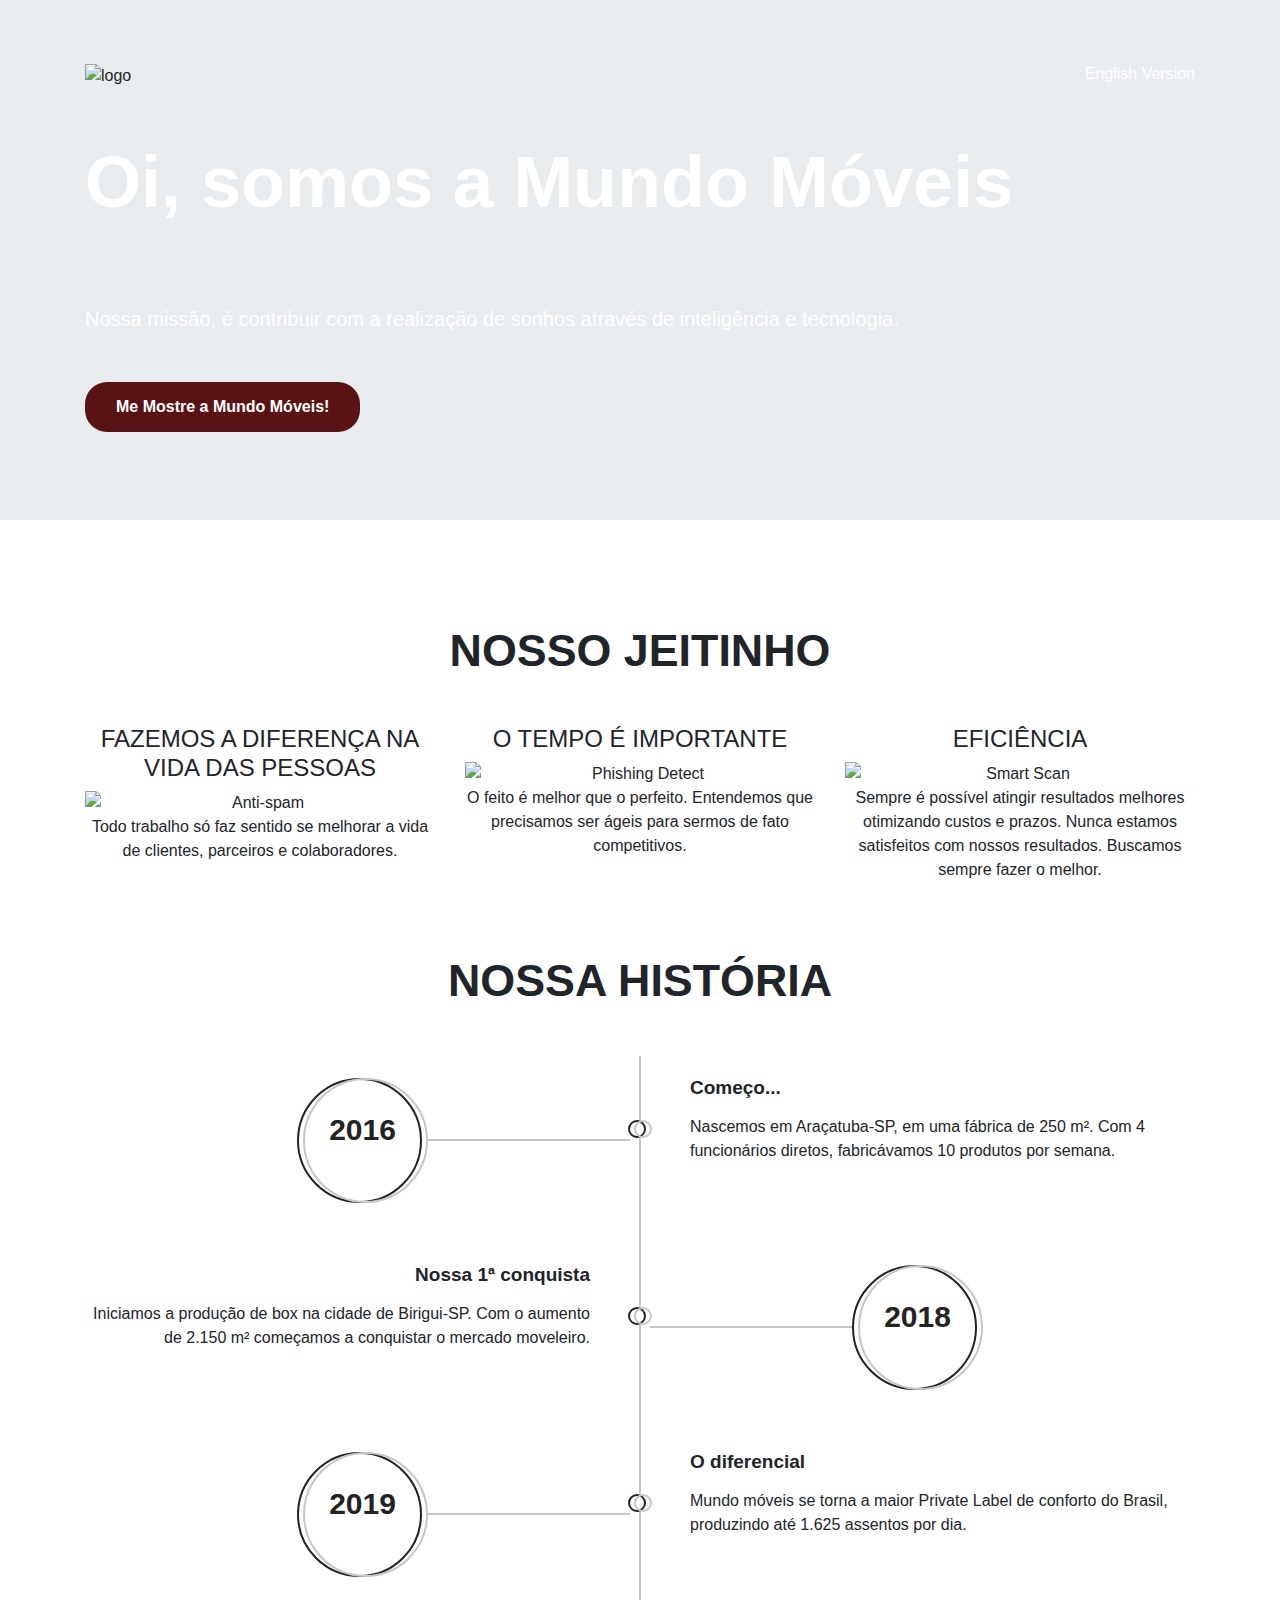
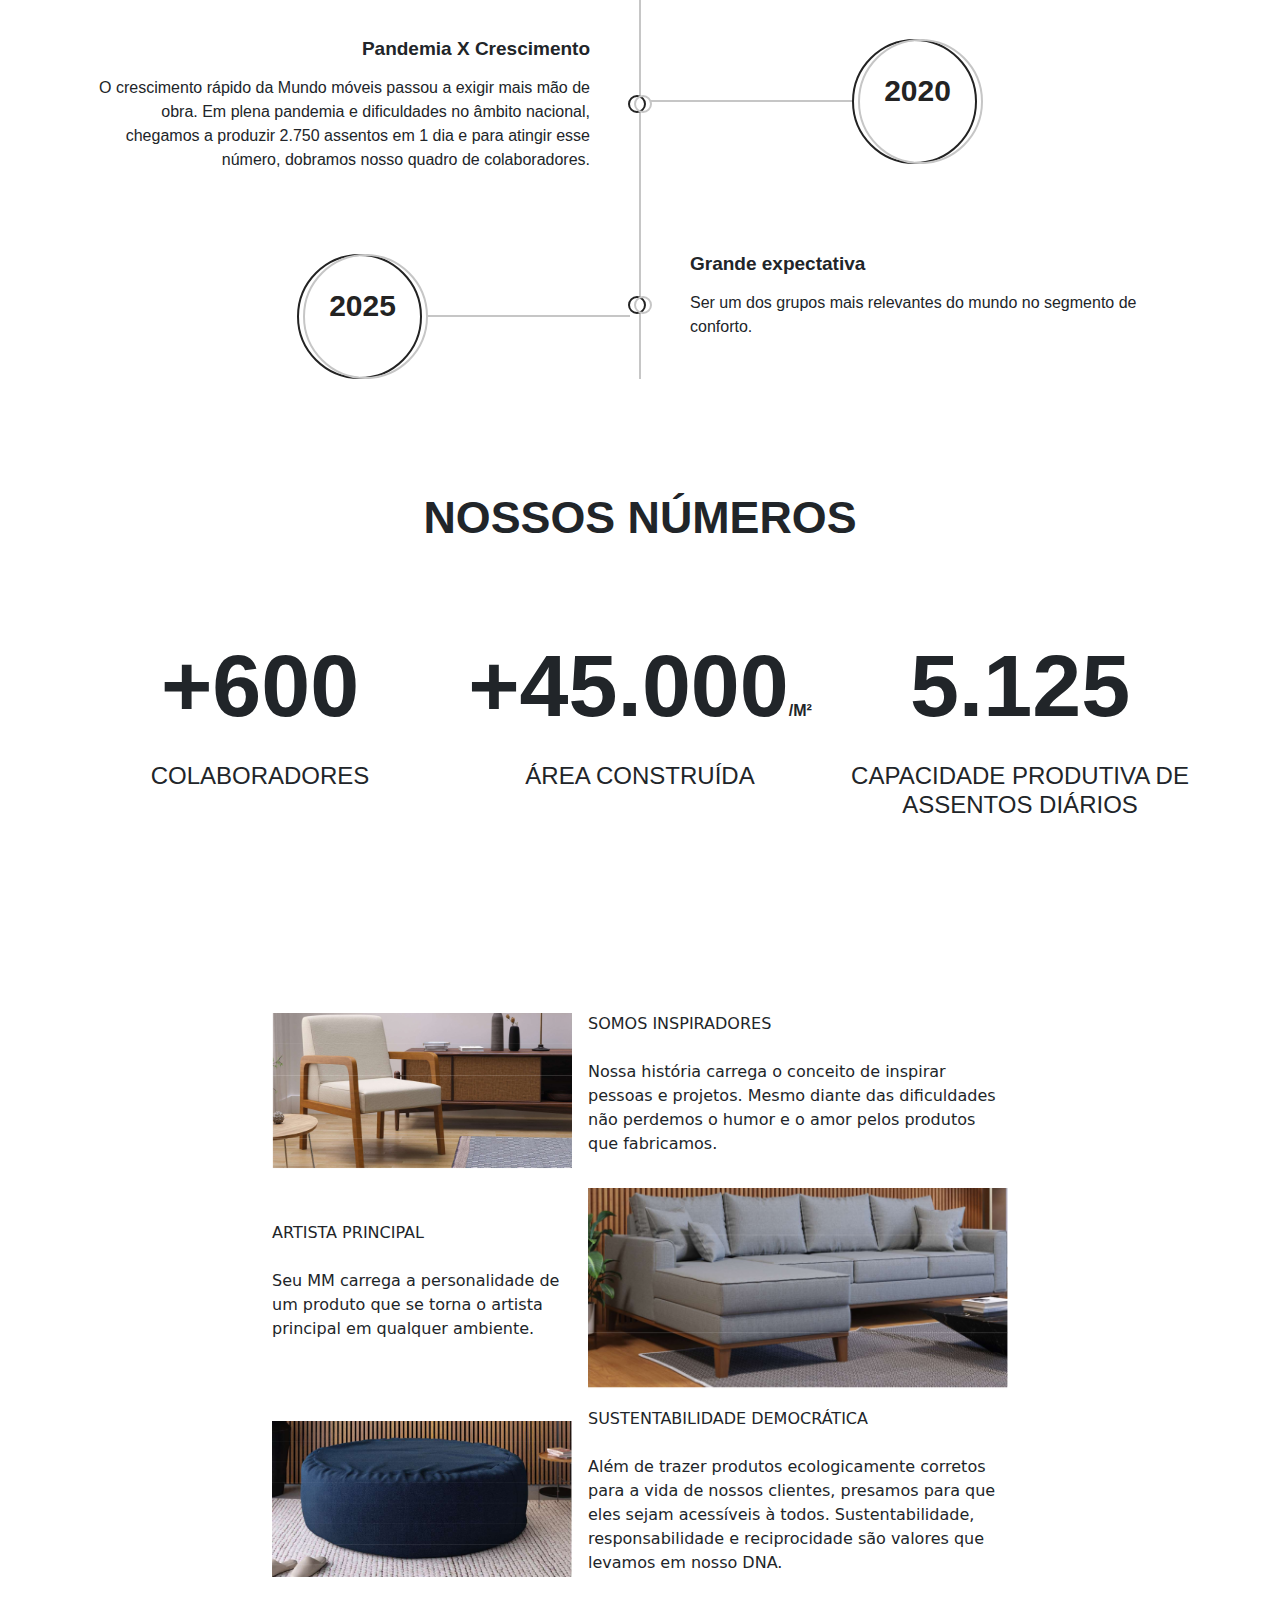
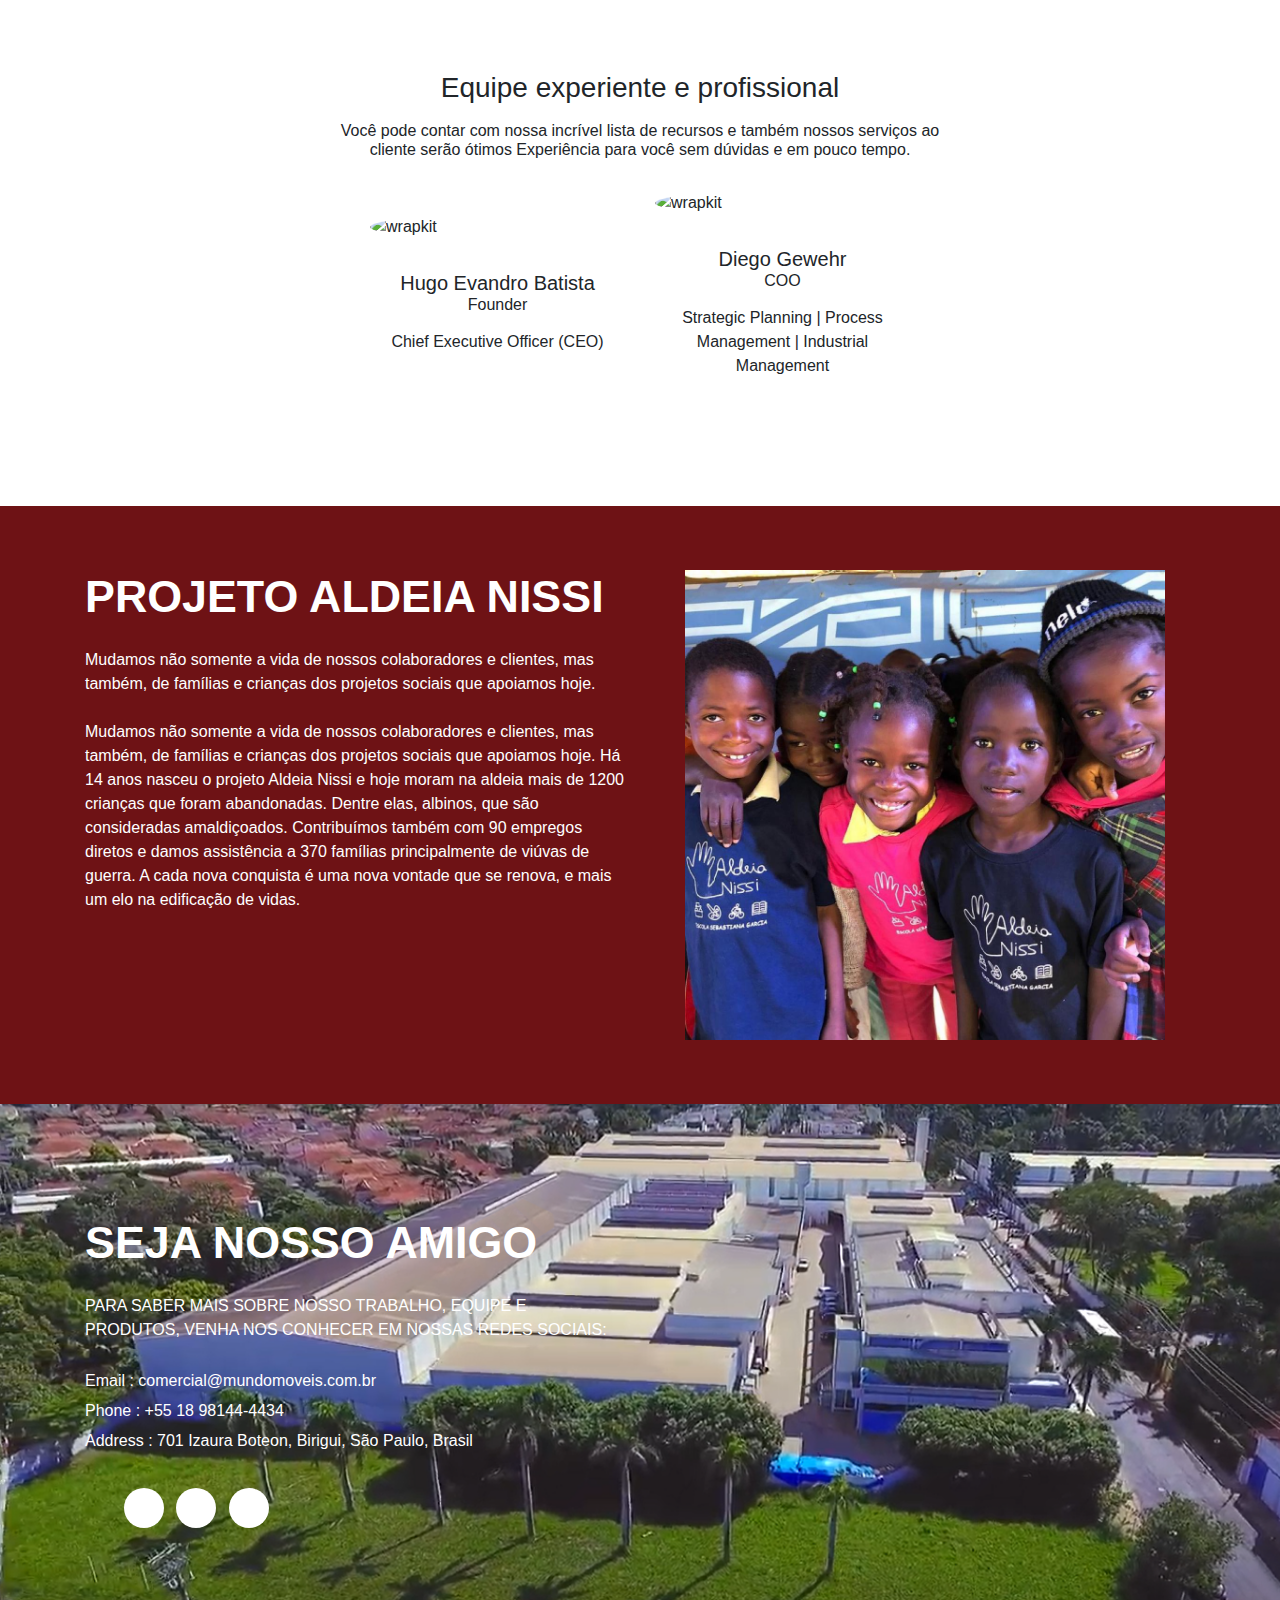
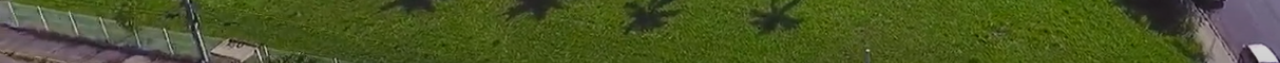
==== commit c29d0f2b: "portuguese version 2" ====
--- a/index.html
+++ b/index.html
@@ -31,7 +31,7 @@
           </div>
           <div class="col-6 align-self-center text-right">
             <a href="en-us.html" class="text-white lead">
-              <h6>English Versin</h6>
+              <h6>English Version</h6>
             </a>
           </div>
         </div>
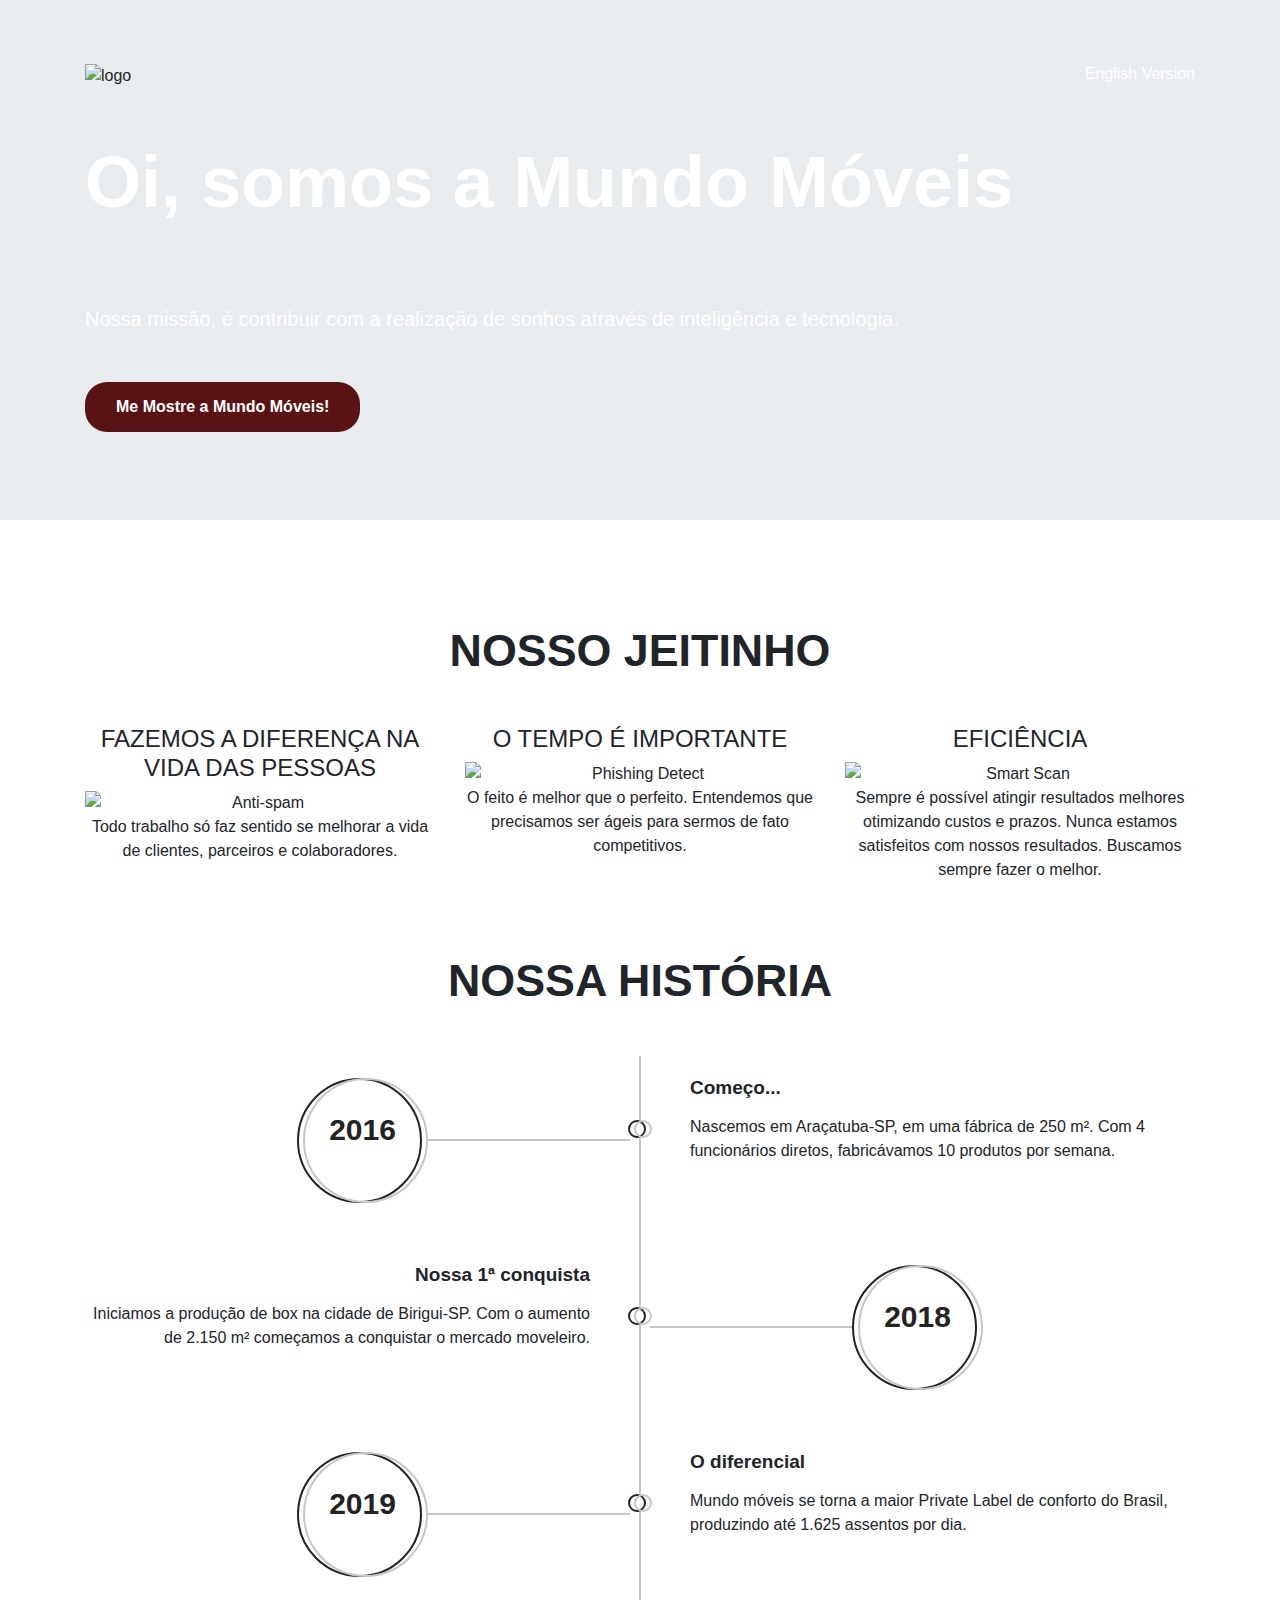
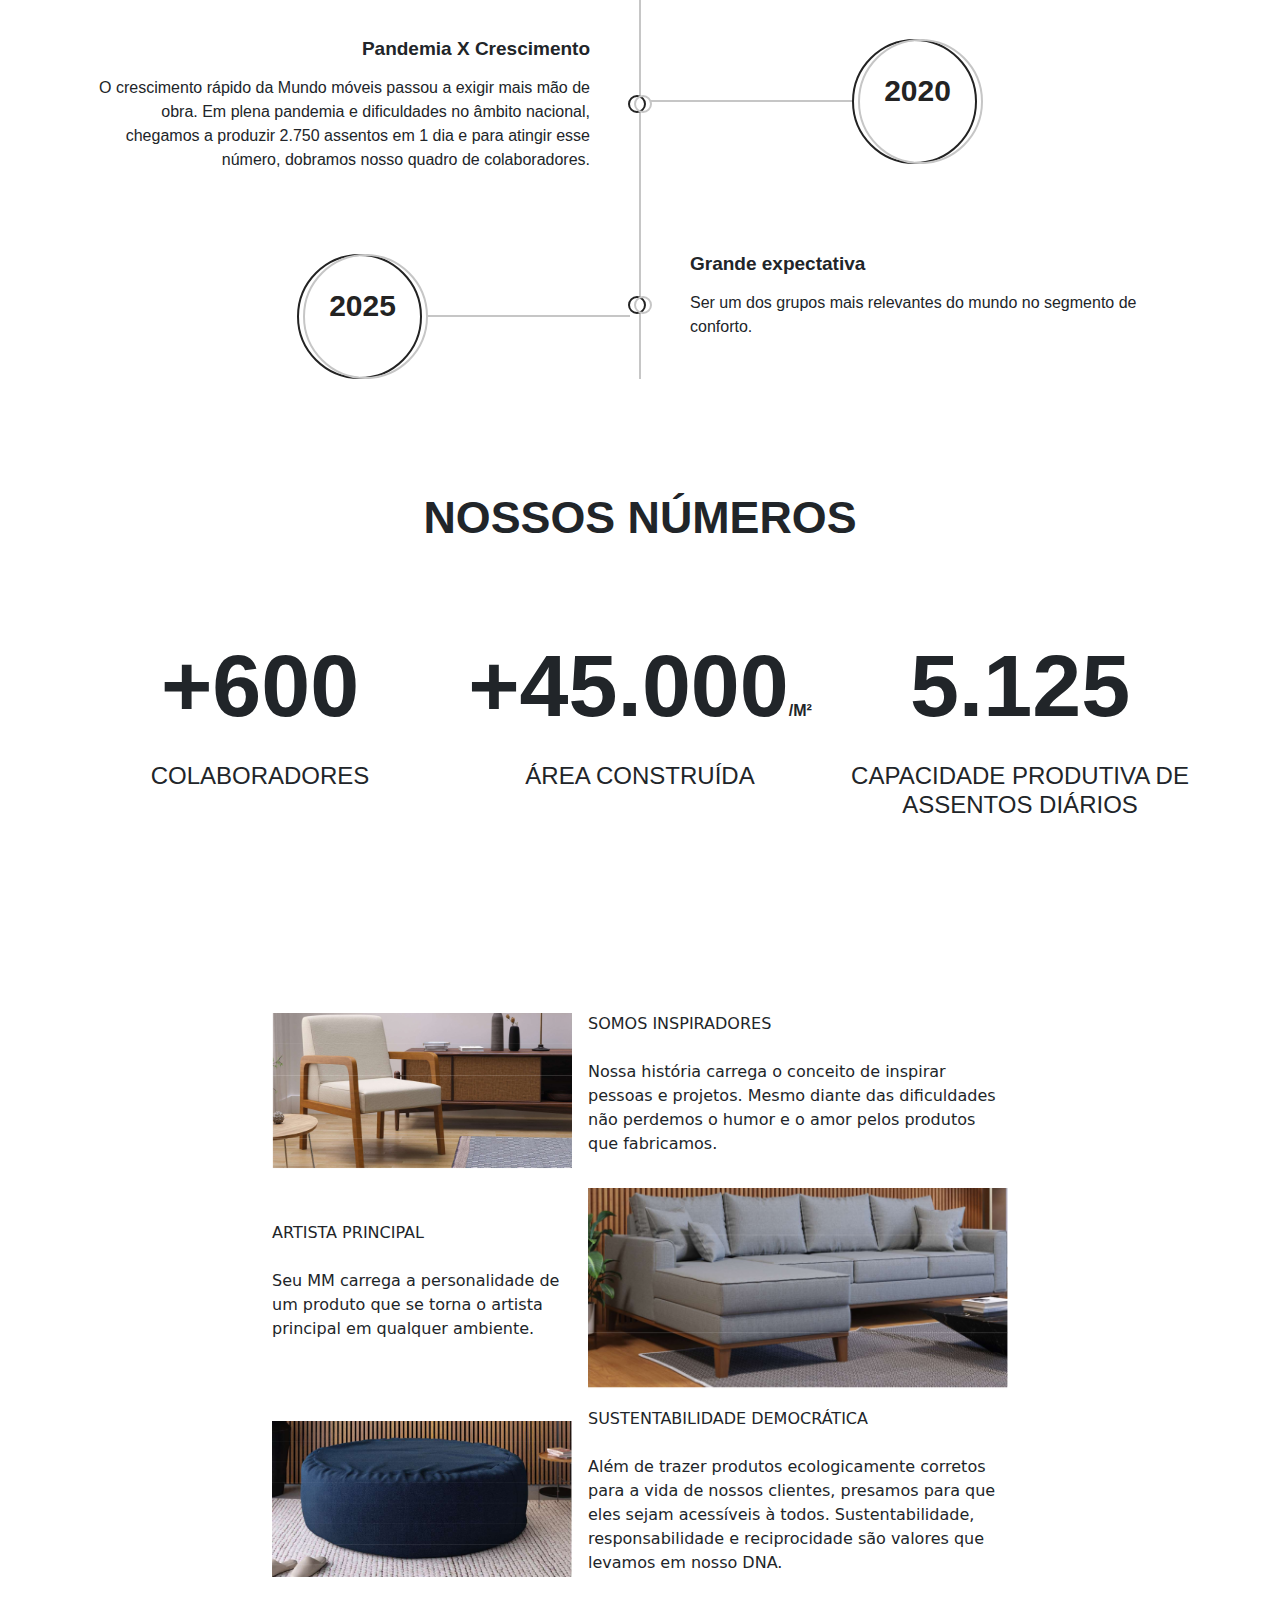
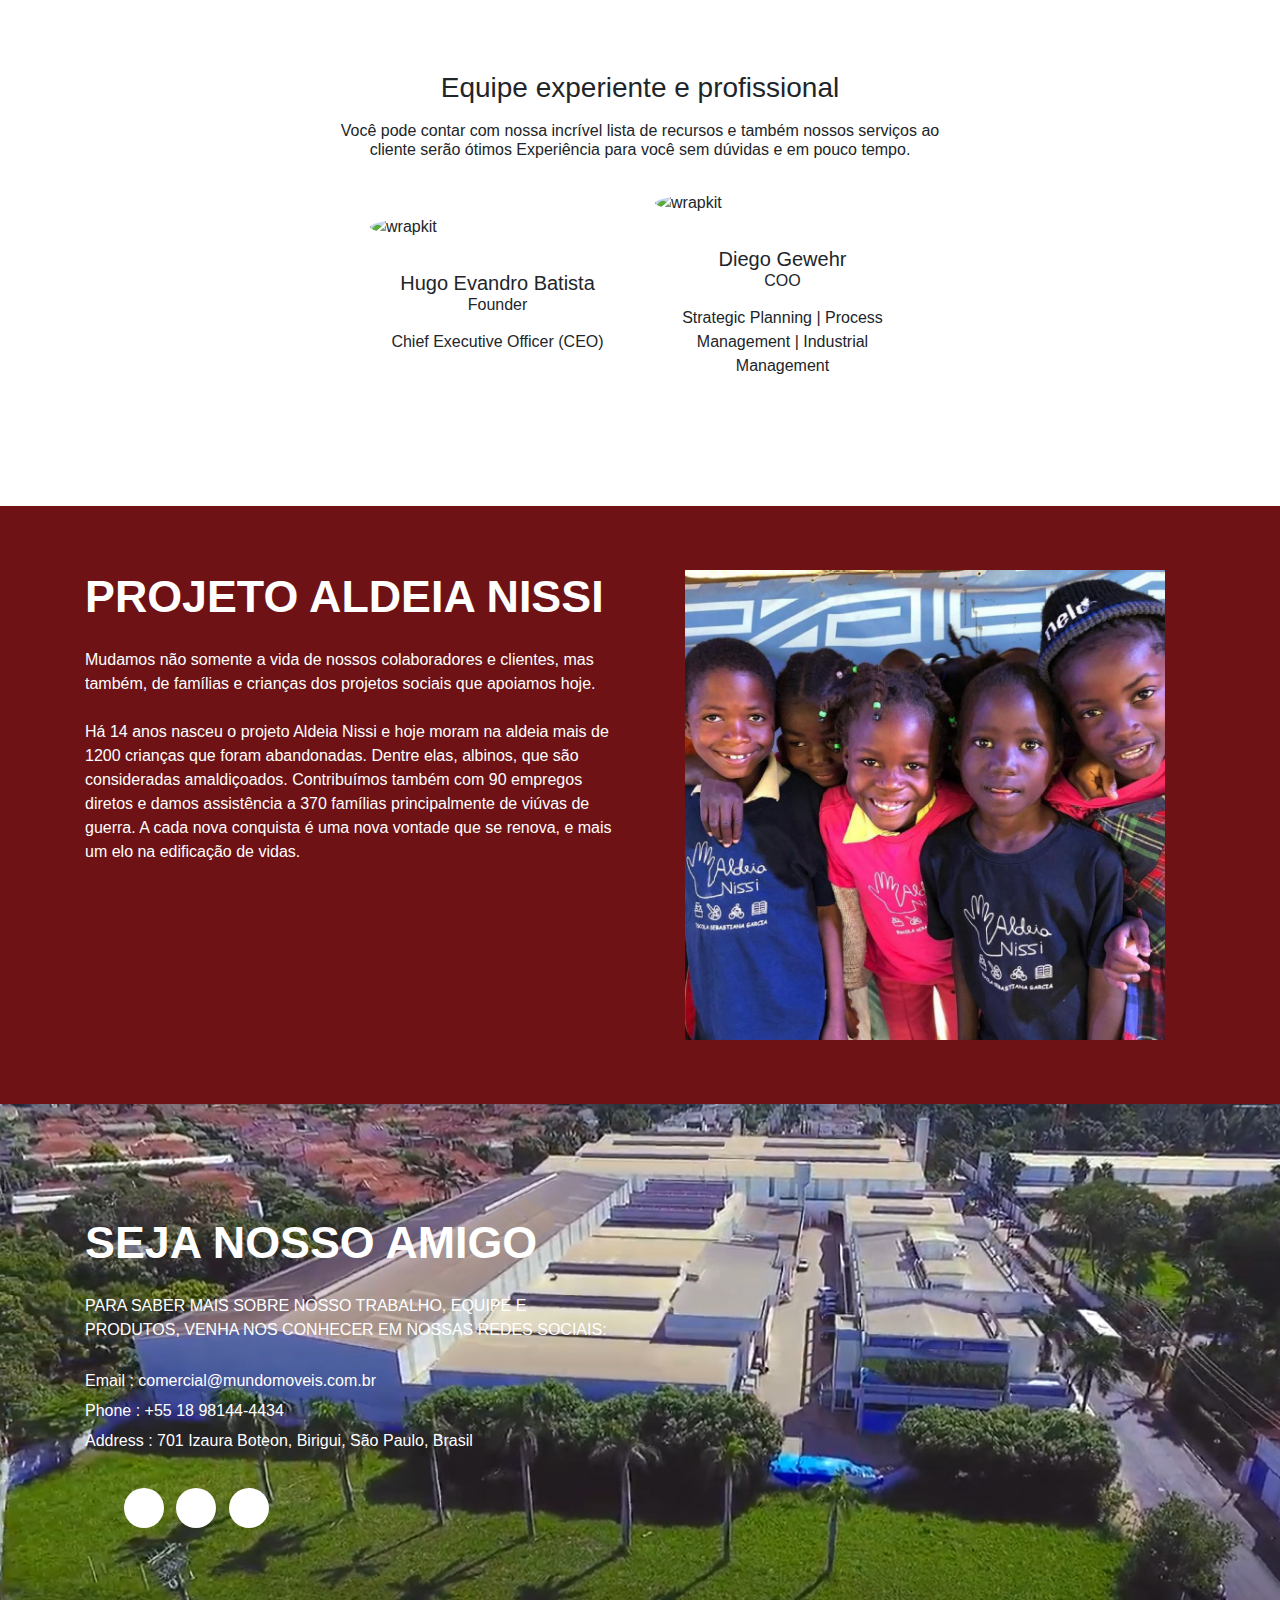
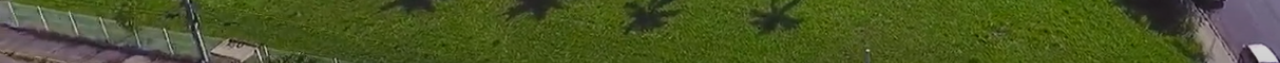
==== commit 3fd041d3: "duplicated paragraph" ====
--- a/index.html
+++ b/index.html
@@ -329,9 +329,6 @@
             projetos sociais que apoiamos hoje.
           </p>
           <p class="my-4" style="color: white">
-            Mudamos não somente a vida de nossos colaboradores e clientes, mas também, de famílias e crianças dos
-            projetos sociais que apoiamos hoje.
-
             Há 14 anos nasceu o projeto Aldeia Nissi e hoje moram na aldeia mais de 1200 crianças que foram abandonadas.
             Dentre elas, albinos, que são consideradas amaldiçoados.
             Contribuímos também com 90 empregos diretos e damos assistência a 370 famílias principalmente de viúvas de
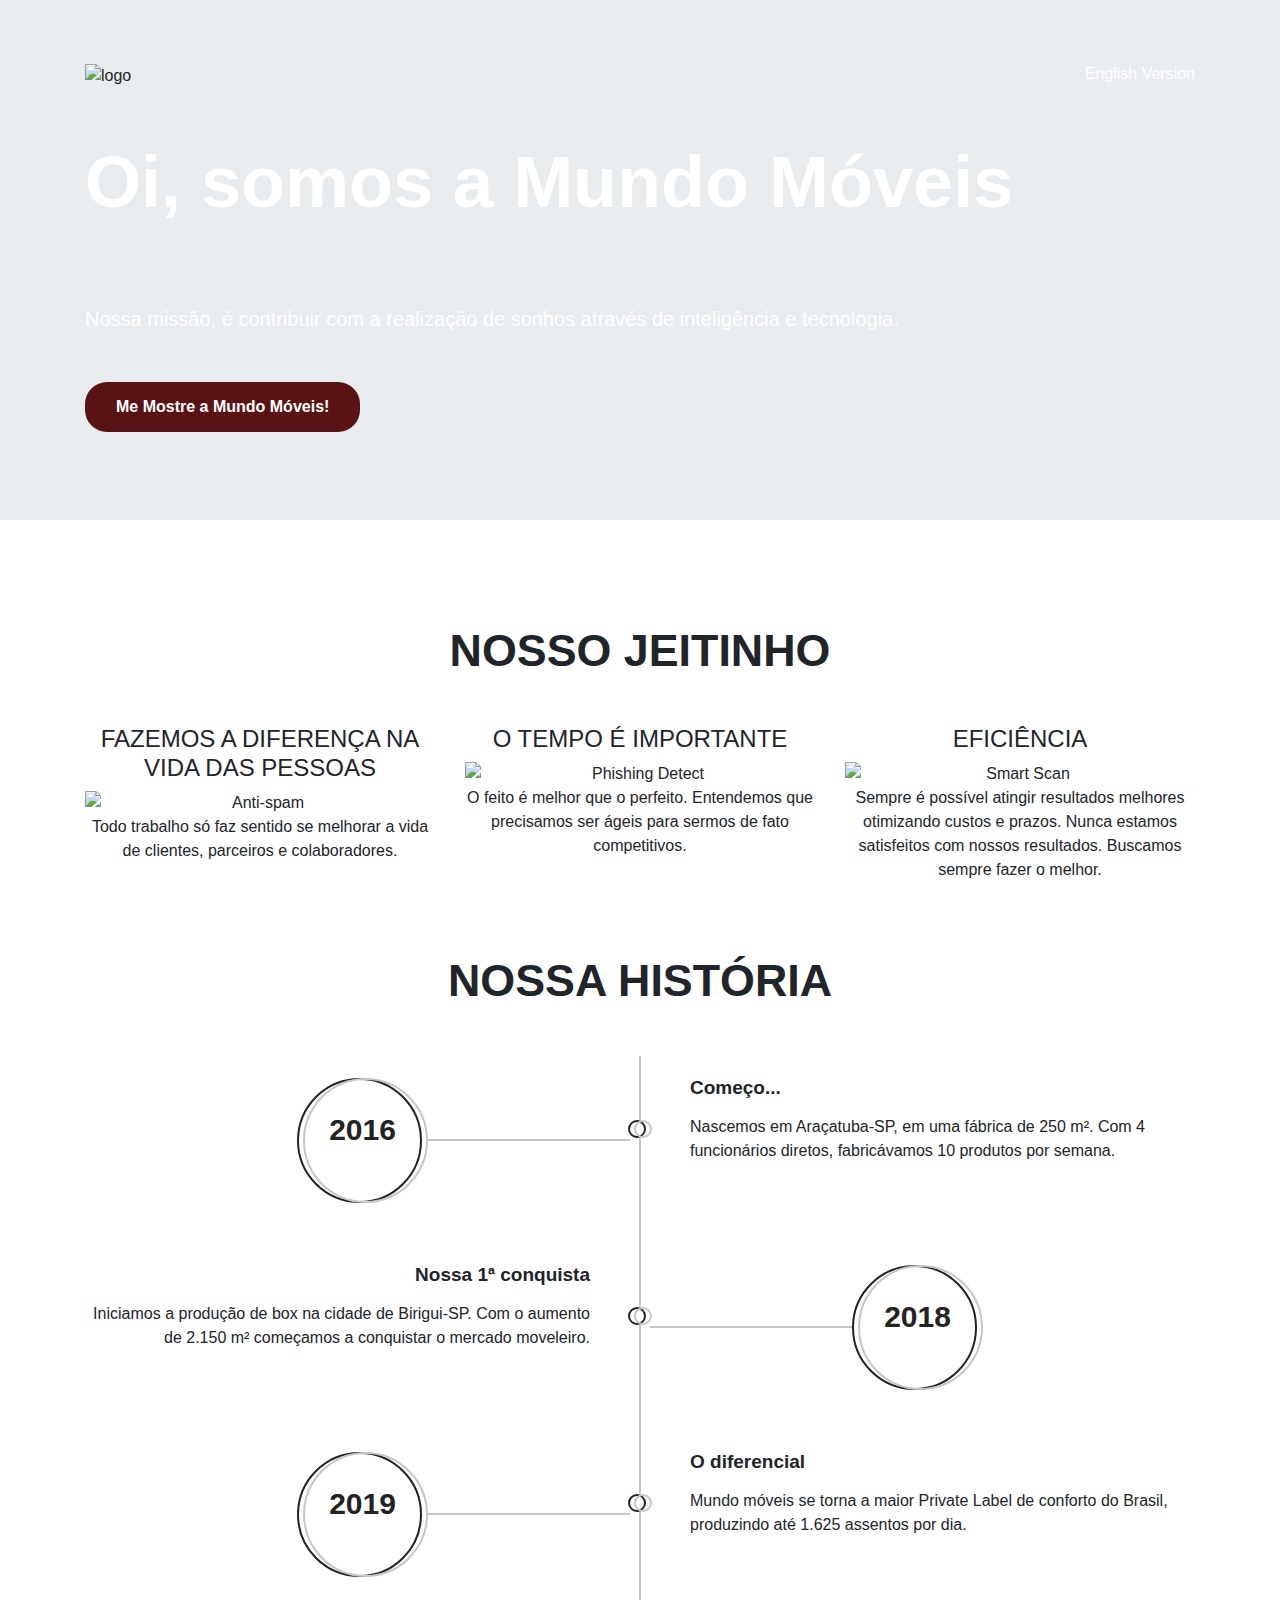
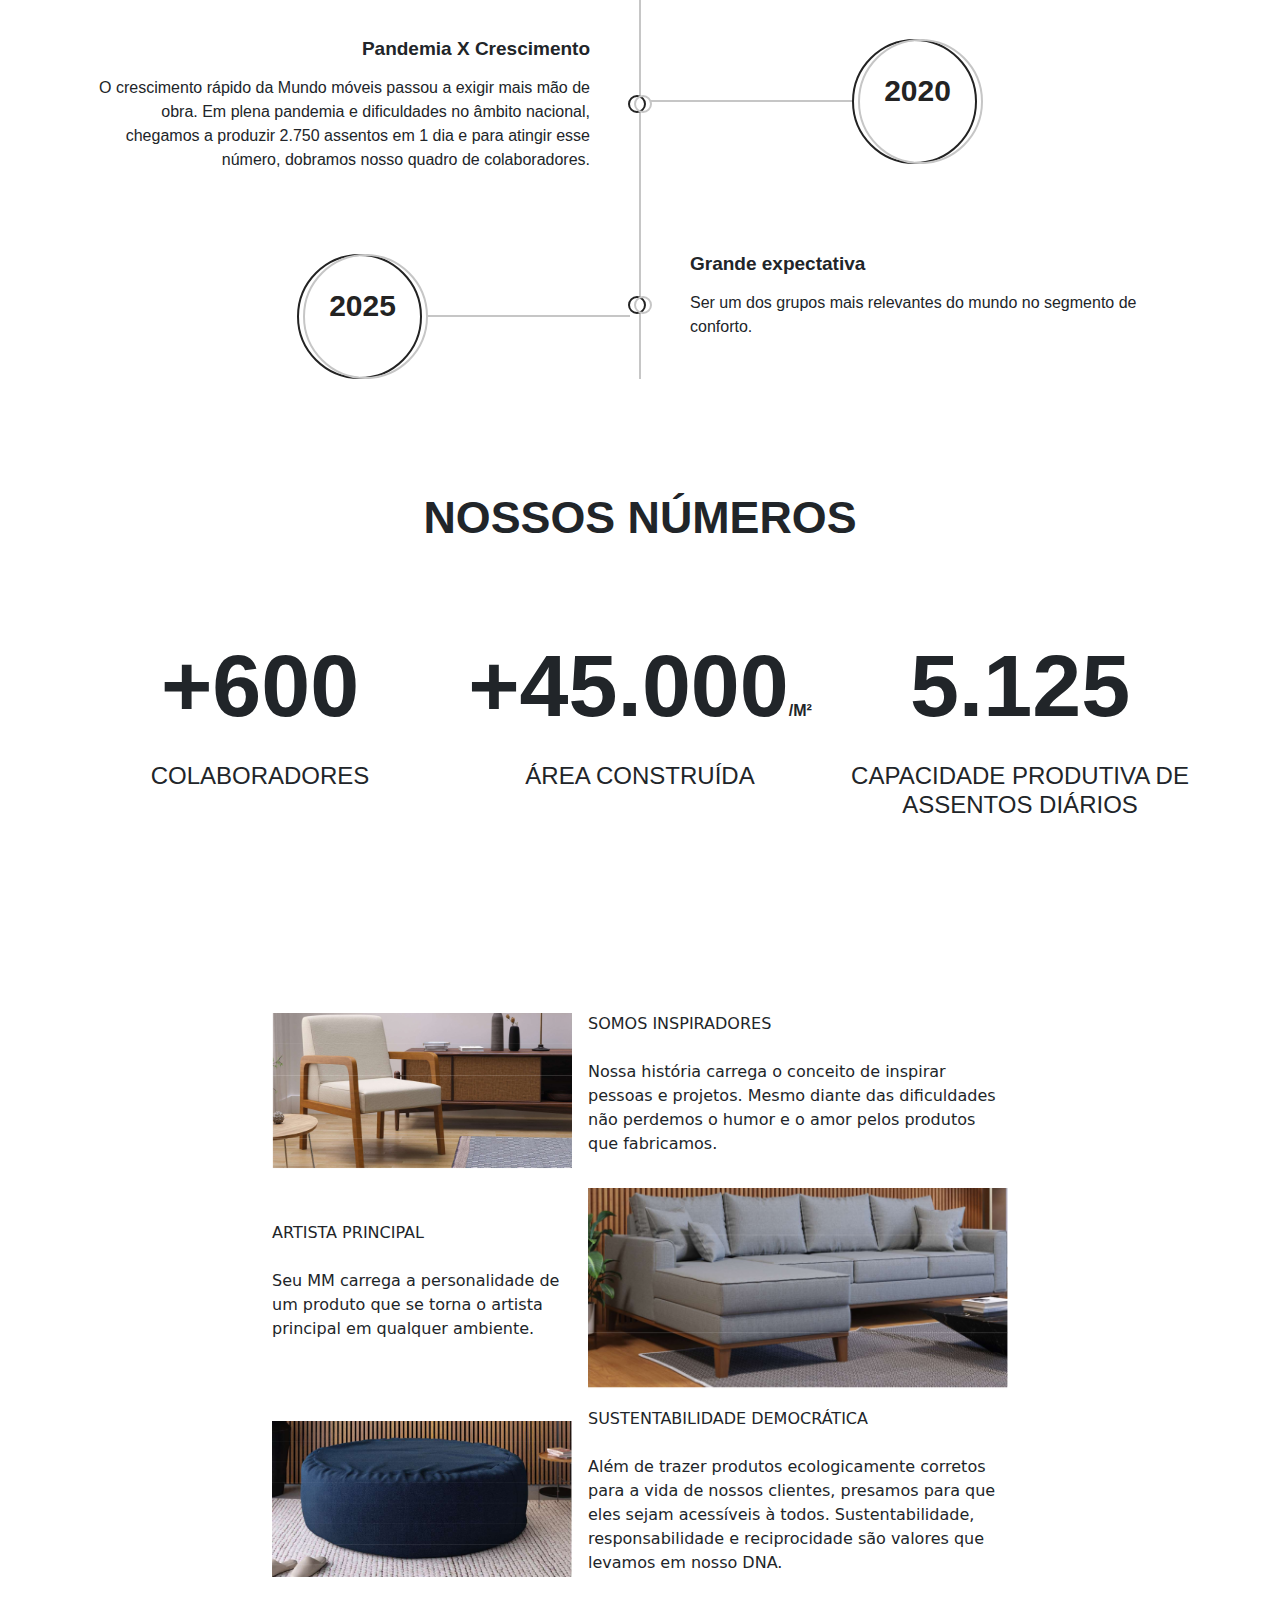
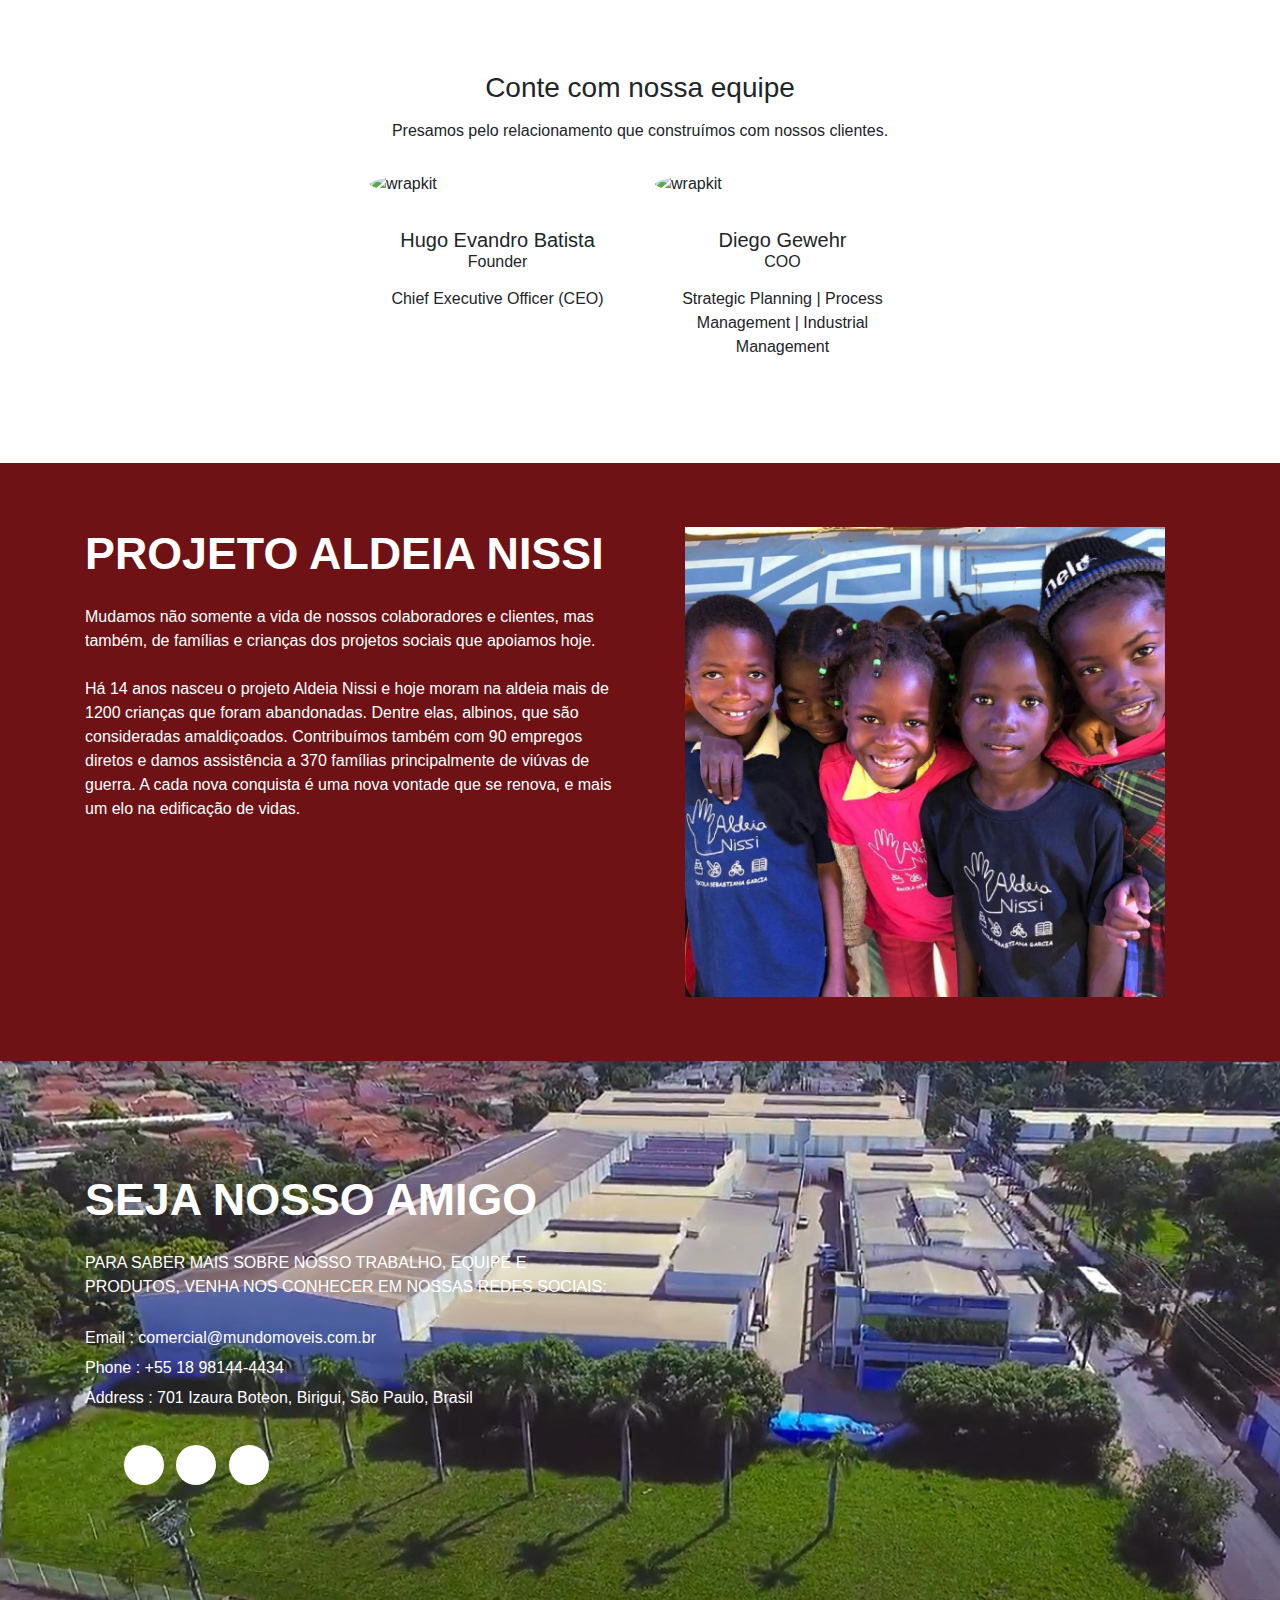
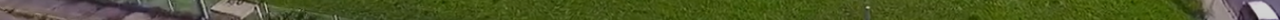
==== commit 00c0ac61: "bug layout correction" ====
--- a/index.html
+++ b/index.html
@@ -238,20 +238,18 @@
   </div>
 
   <!-- Team -->
-  <div class="py-5 team4">
+  <div class="py-5 team4 ">
     <div class="container">
       <div class="row justify-content-center mb-4">
         <div class="col-md-7 text-center">
-          <h3 class="mb-3">Equipe experiente e profissional</h3>
-          <h6 class="subtitle">Você pode contar com nossa incrível lista de recursos e também nossos serviços ao cliente
-            serão ótimos
-            Experiência para você sem dúvidas e em pouco tempo.</h6>
-        </div>
-      </div>
-      <div class="justify-content-center align-items-center row">
+          <h3 class="mb-3">Conte com nossa equipe</h3>
+          <h6 class="subtitle">Presamos pelo relacionamento que construímos com nossos clientes.</h6>
+        </div>
+      </div>
+      <div class="justify-content-center row">
 
         <!-- column  -->
-        <div class="col-lg-3 mb-4">
+        <div class="col-lg-3">
           <!-- Row -->
           <div class="row">
             <div class="col-md-12">
@@ -284,7 +282,7 @@
         </div>
 
         <!-- column  -->
-        <div class="col-lg-3 mb-4">
+        <div class="col-lg-3">
           <!-- Row -->
           <div class="row">
             <div class="col-md-12">
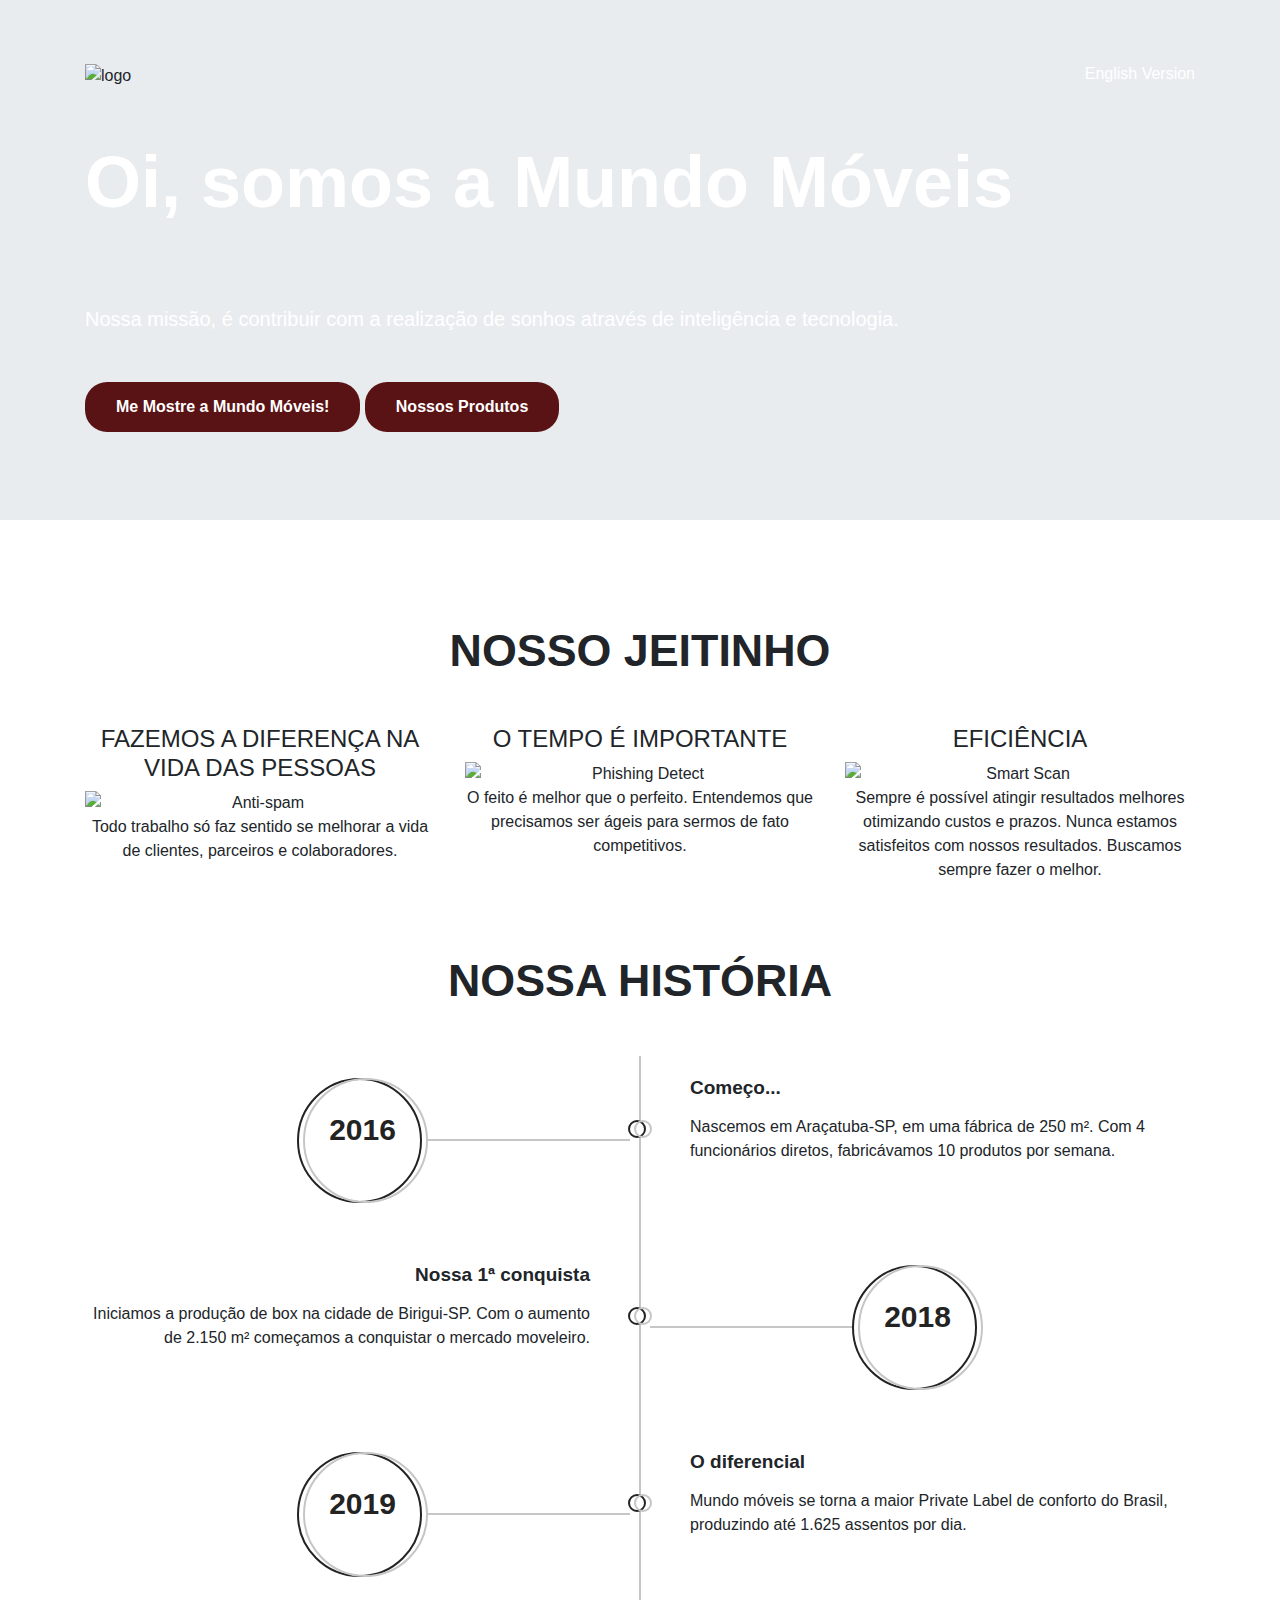
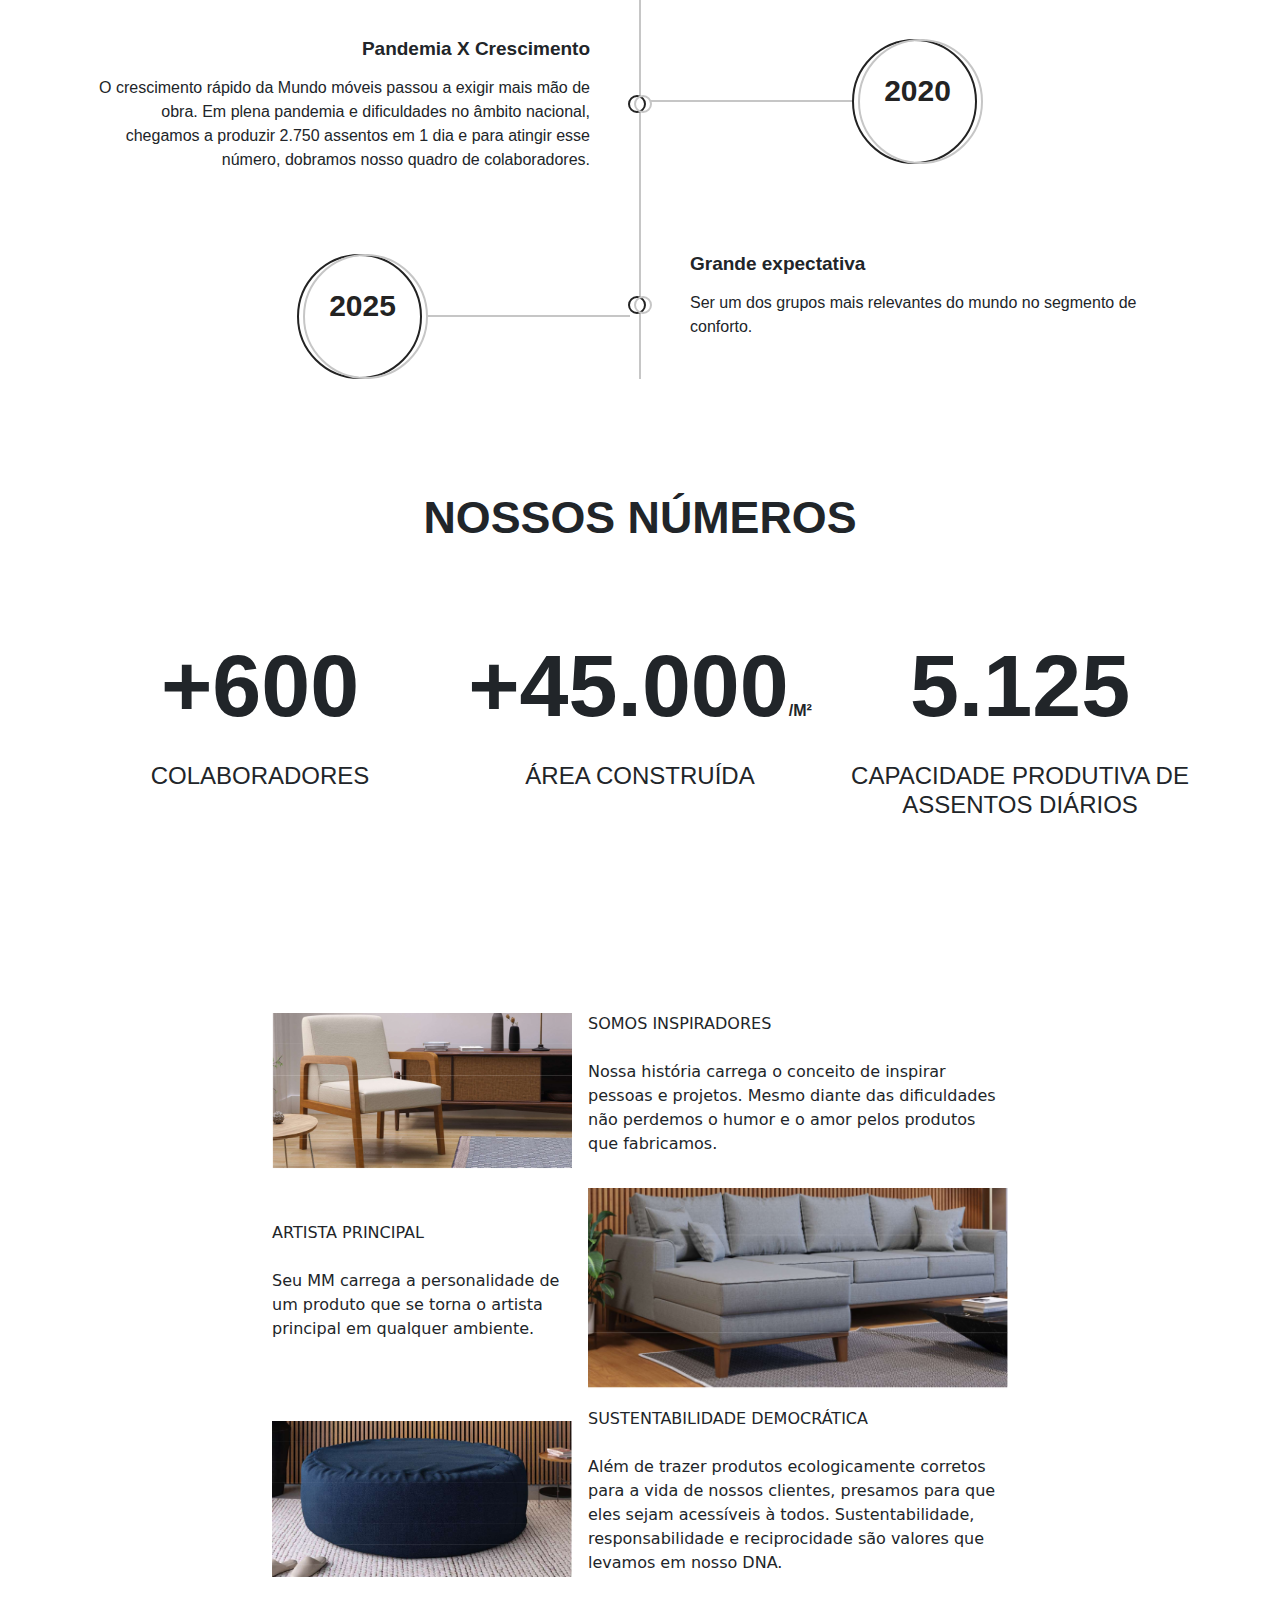
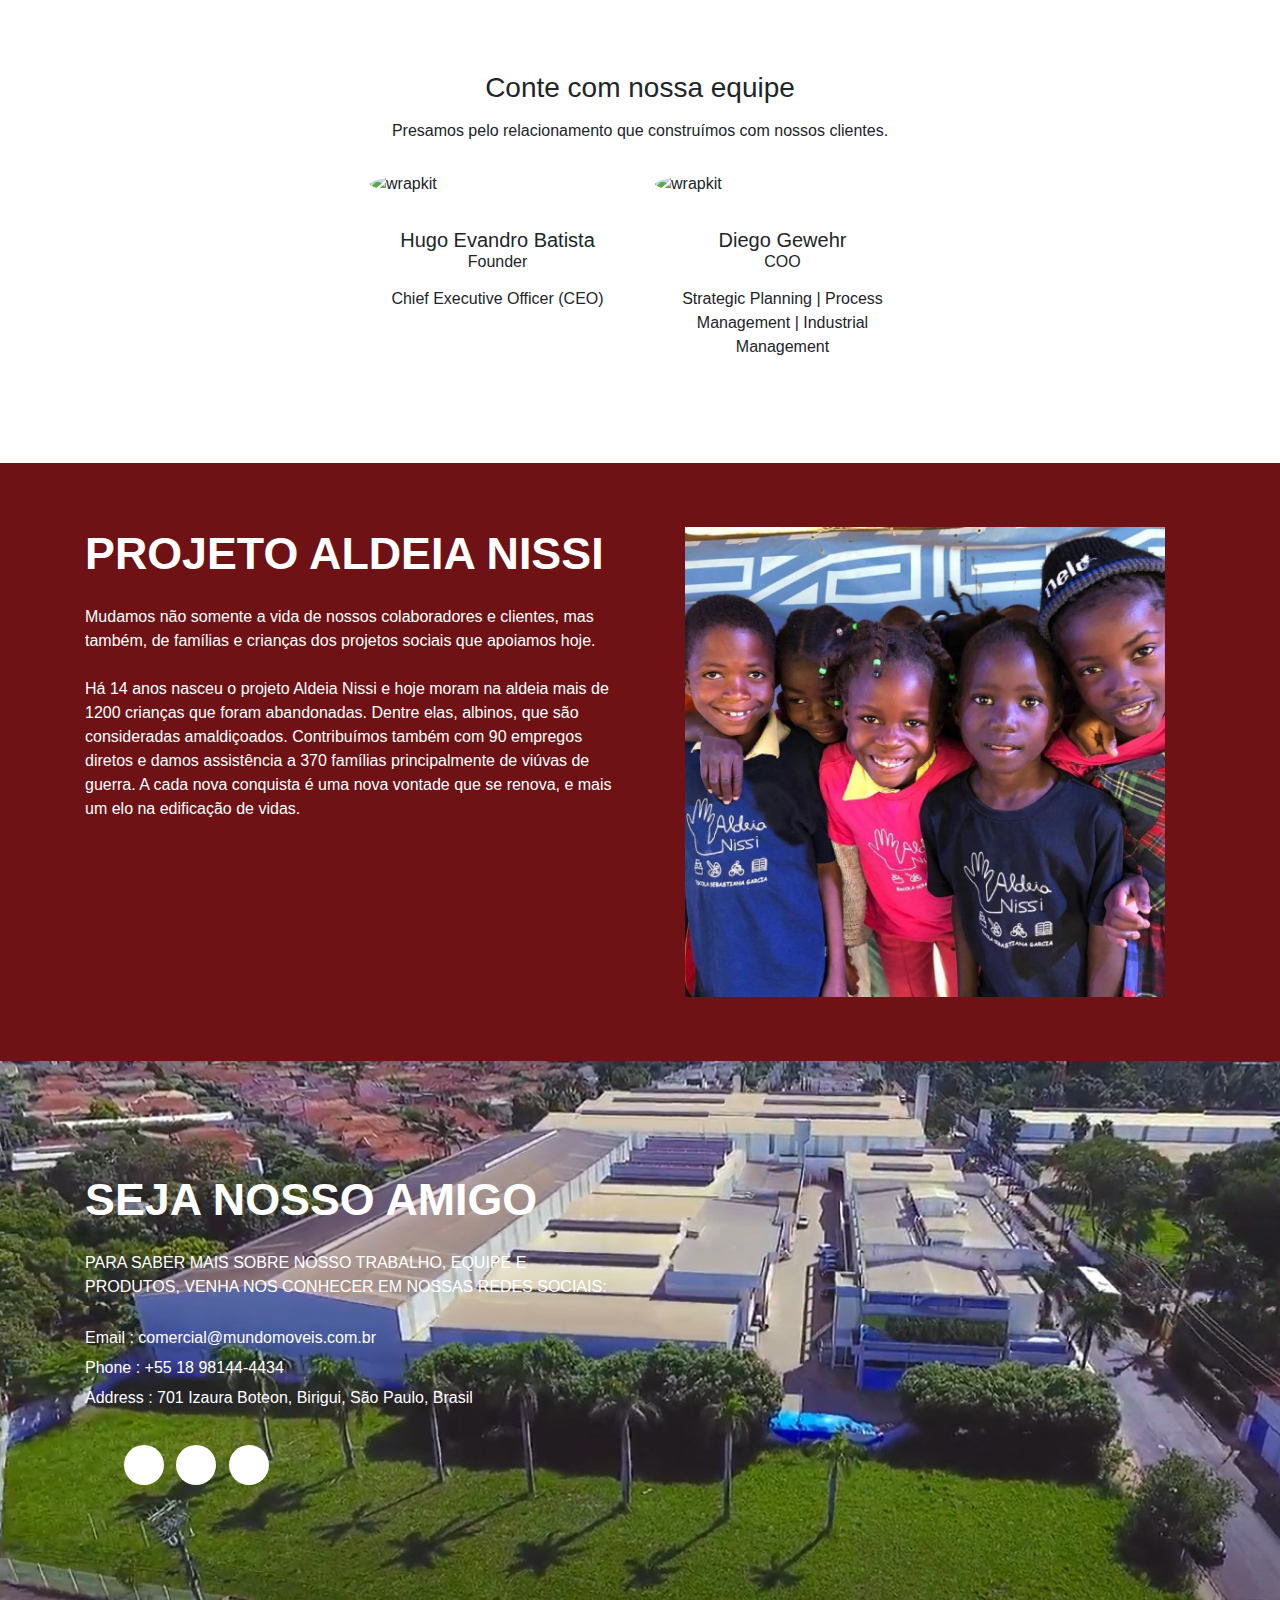
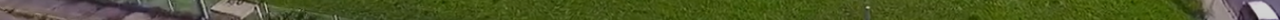
==== commit 4792ee04: "Merge pull request #1 from MundoMoveis/patch-1" ====
--- a/index.html
+++ b/index.html
@@ -46,6 +46,8 @@
       </p>
       <a href="#second-session" data-aos="fade" data-aos-easing="linear" data-aos-duration="1000" data-aos-once="true"
         class="btn my-4 font-weight-bold atlas-cta cta-green">Me Mostre a Mundo Móveis!</a>
+      <a href="https://issuu.com/mundomoveis/docs/cat_logo_mm_-_espanhol_4_" data-aos="fade" data-aos-easing="linear" data-aos-duration="1000" data-aos-once="true"
+        class="btn my-4 font-weight-bold atlas-cta cta-green">Nossos Produtos</a>
     </div>
   </div>
   <!-- three-blcok -->
@@ -437,4 +439,4 @@
   </script>
 </body>
 
-</html>+</html>
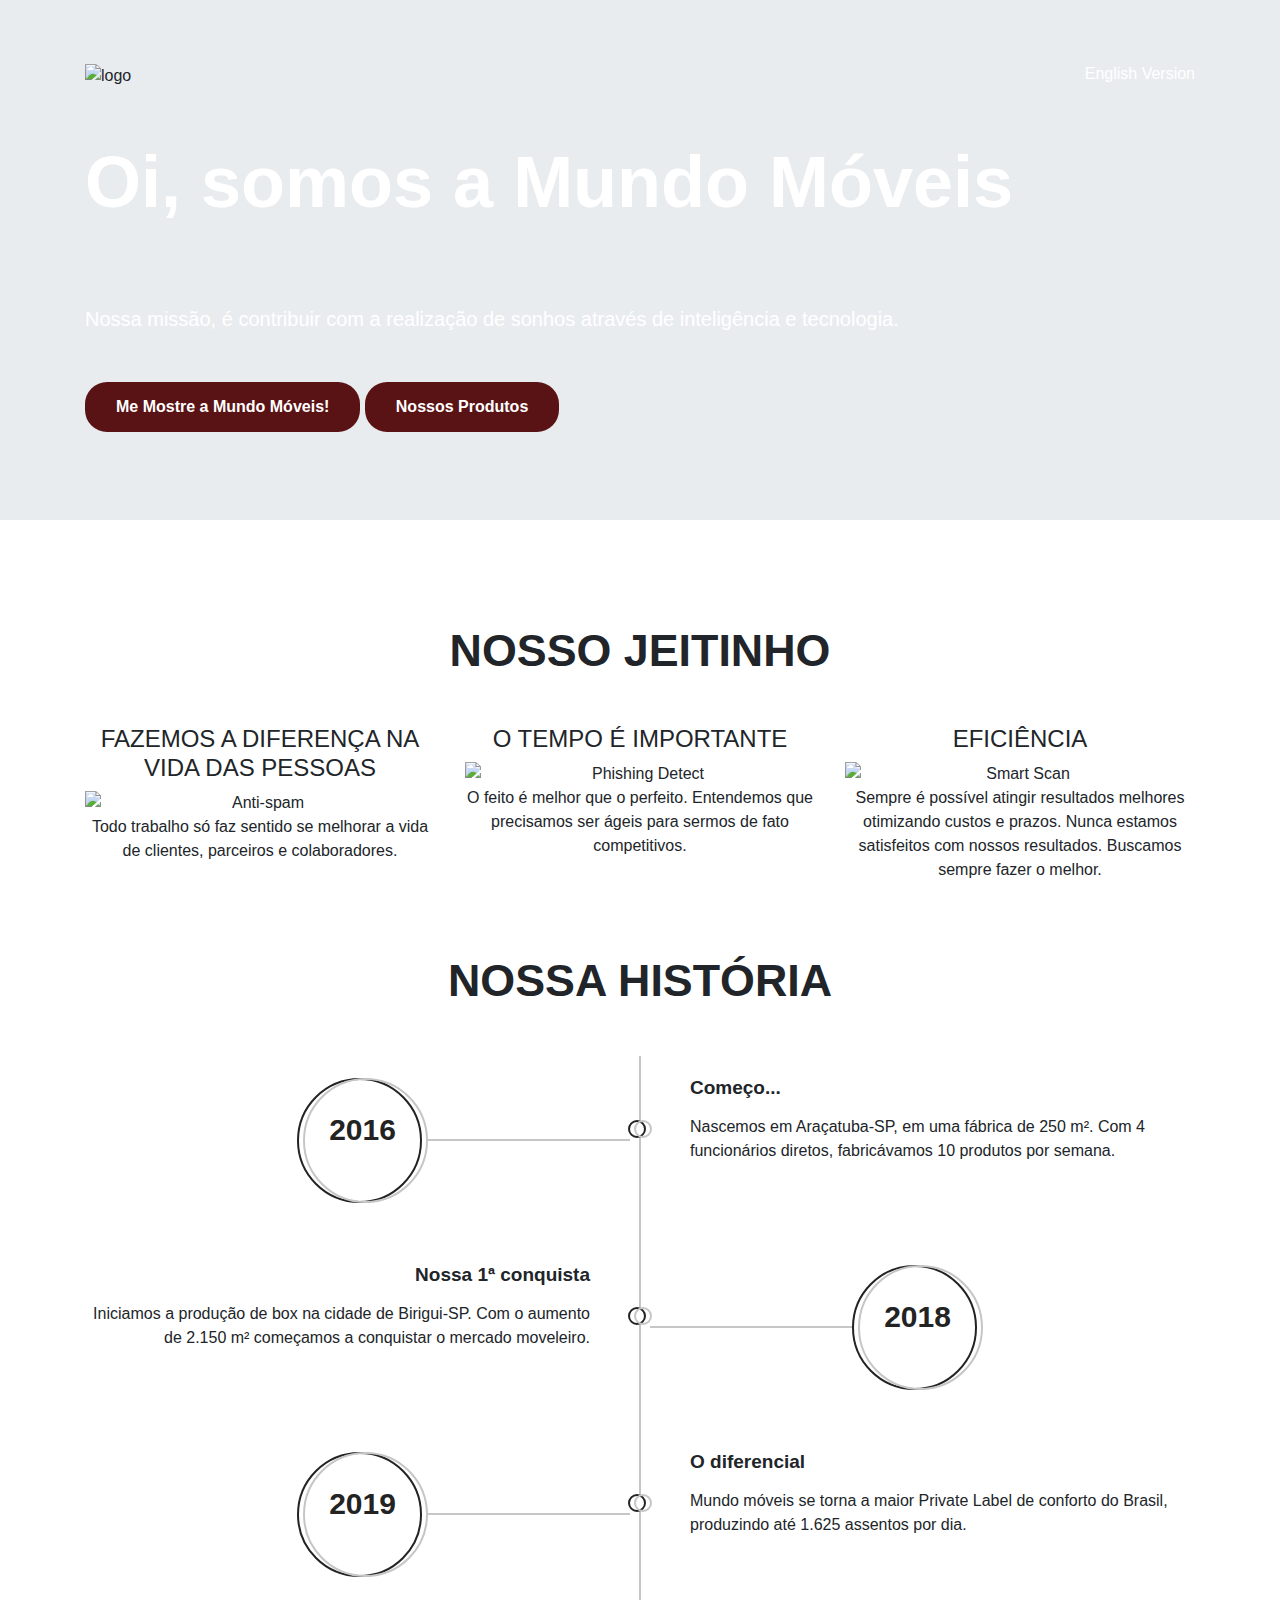
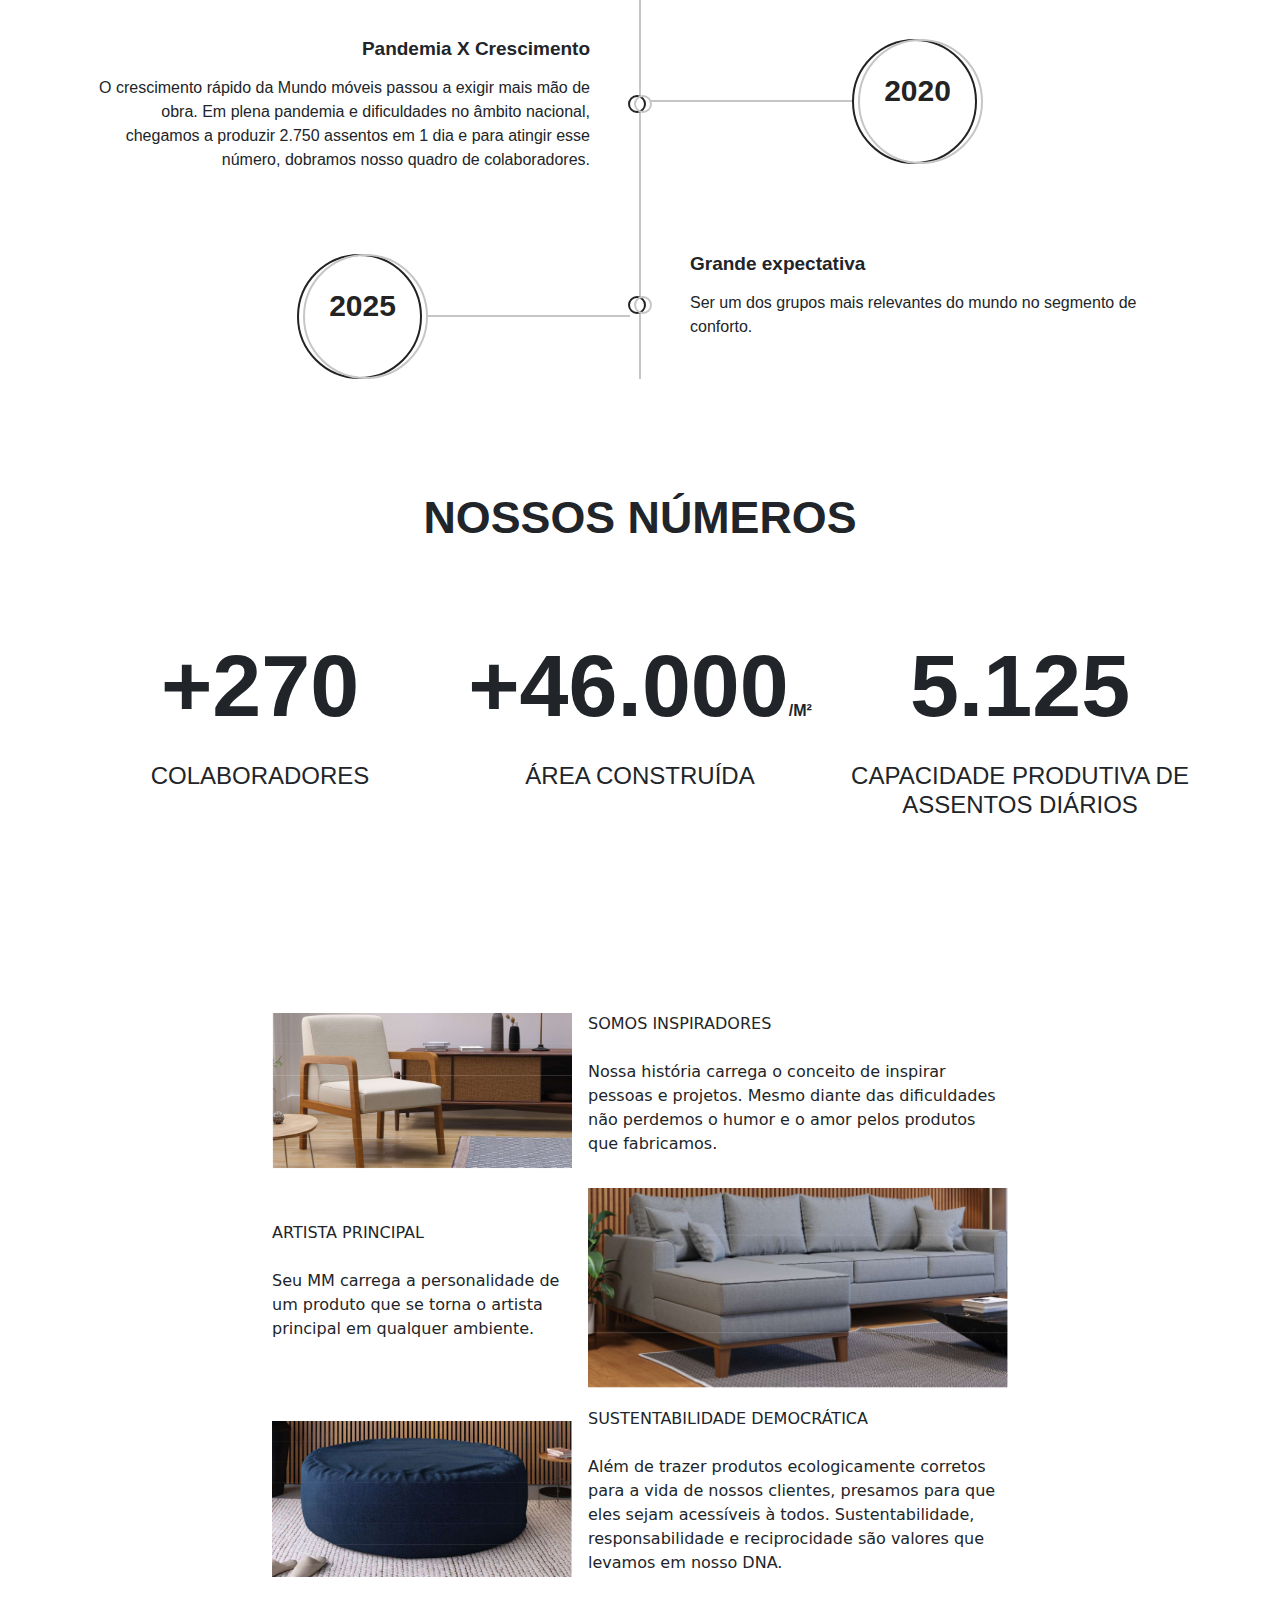
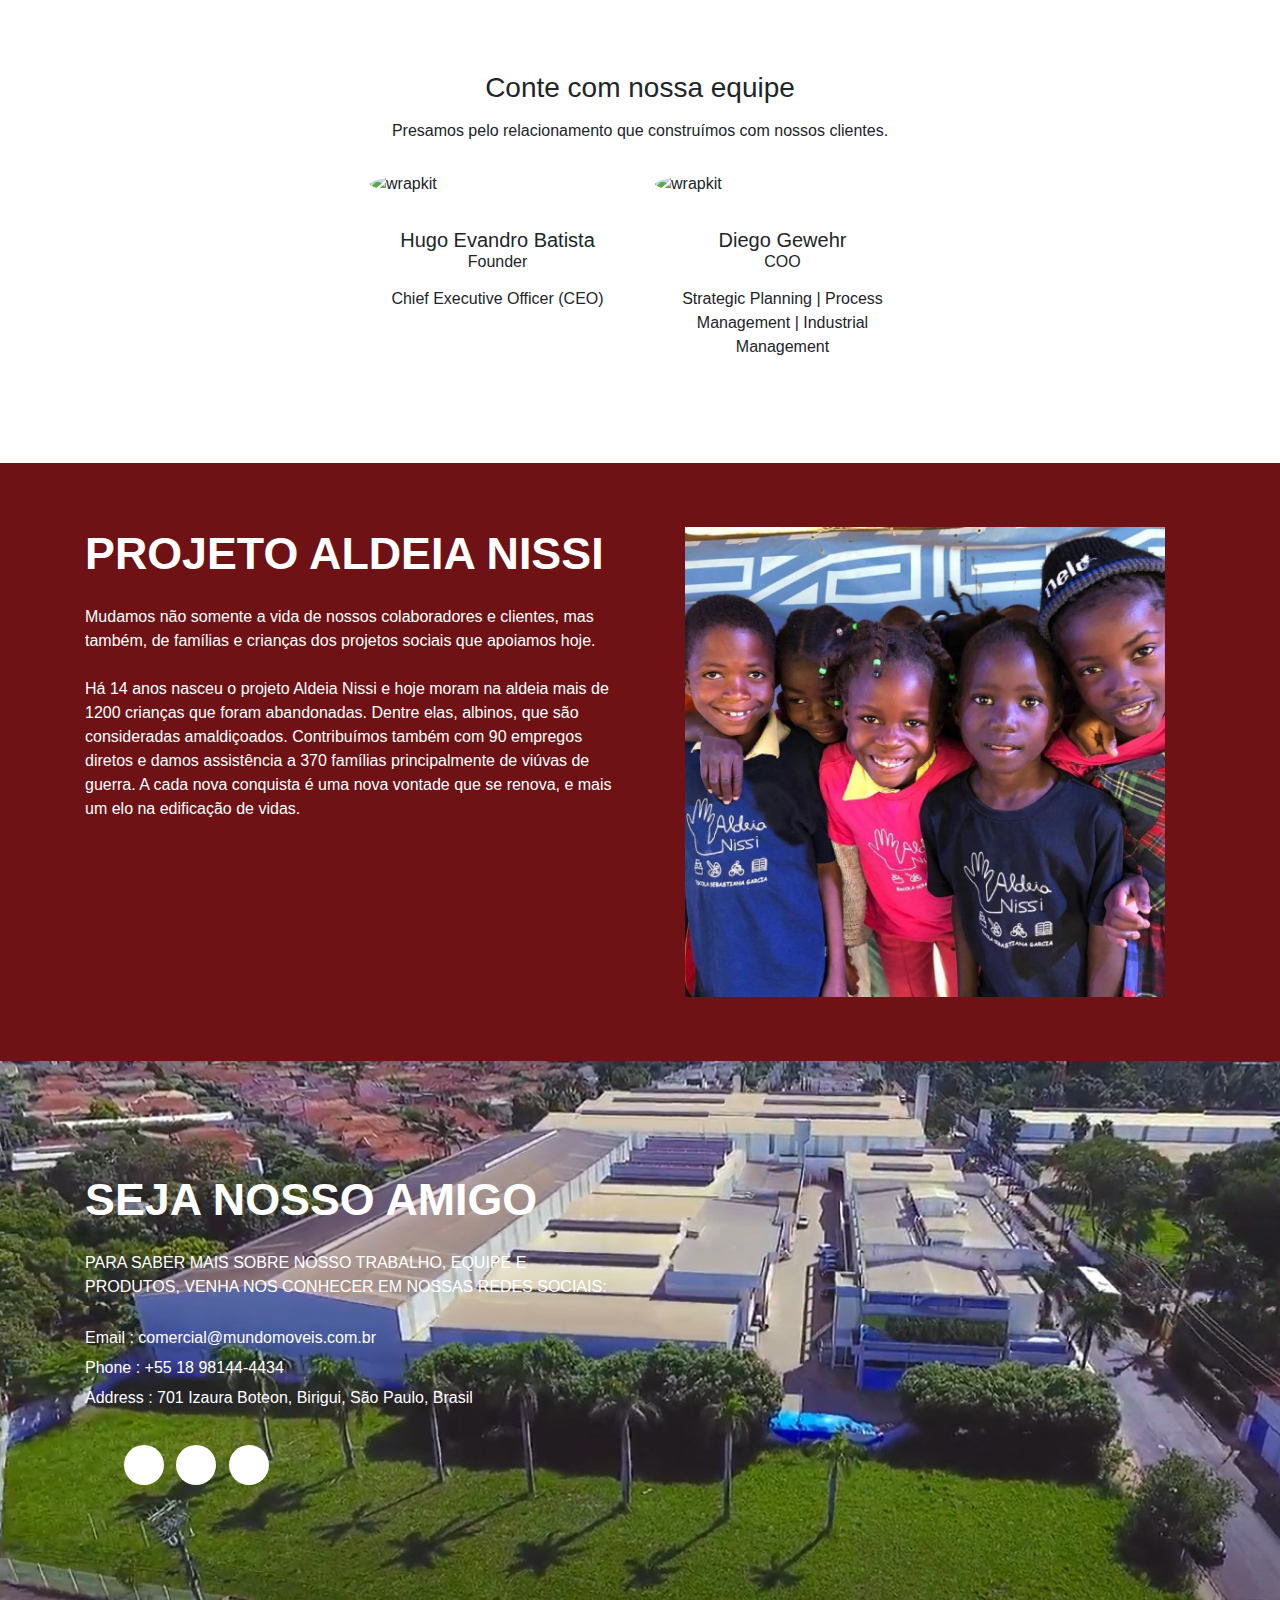
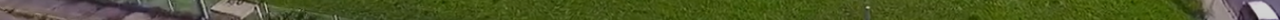
==== commit cd7ff9c7: "Merge pull request #5 from caiobaggio/patch-1" ====
--- a/index.html
+++ b/index.html
@@ -46,7 +46,7 @@
       </p>
       <a href="#second-session" data-aos="fade" data-aos-easing="linear" data-aos-duration="1000" data-aos-once="true"
         class="btn my-4 font-weight-bold atlas-cta cta-green">Me Mostre a Mundo Móveis!</a>
-      <a href="https://issuu.com/mundomoveis/docs/cat_logo_mm_-_espanhol_4_" data-aos="fade" data-aos-easing="linear" data-aos-duration="1000" data-aos-once="true"
+      <a href="https://issuu.com/mundomoveis/docs/cat_logo_mm_-_espanhol_4_" target="__blank" data-aos="fade" data-aos-easing="linear" data-aos-duration="1000" data-aos-once="true"
         class="btn my-4 font-weight-bold atlas-cta cta-green">Nossos Produtos</a>
     </div>
   </div>
@@ -186,7 +186,7 @@
     <div class="row">
       <div data-aos="fade-right" data-aos-delay="200" data-aos-duration="1000" data-aos-once="true"
         class="col-md-4 text-center py-4 mt-5">
-        <p class="font-weight-bold"><span class="display-2 font-weight-bold">+600</span></p>
+        <p class="font-weight-bold"><span class="display-2 font-weight-bold">+270</span></p>
         <ul class="list-unstyled">
           <h4 class="my-4">COLABORADORES</h4>
         </ul>
@@ -194,7 +194,7 @@
       <div data-aos="fade-up" data-aos-delay="200" data-aos-duration="1000" data-aos-once="true"
         class="col-md-4 text-center py-4 mt-5">
 
-        <p class="font-weight-bold"><span class="display-2 font-weight-bold">+45.000</span>/M²</p>
+        <p class="font-weight-bold"><span class="display-2 font-weight-bold">+46.000</span>/M²</p>
         <ul class="list-unstyled">
           <h4 class="my-4">ÁREA CONSTRUÍDA</h4>
         </ul>
